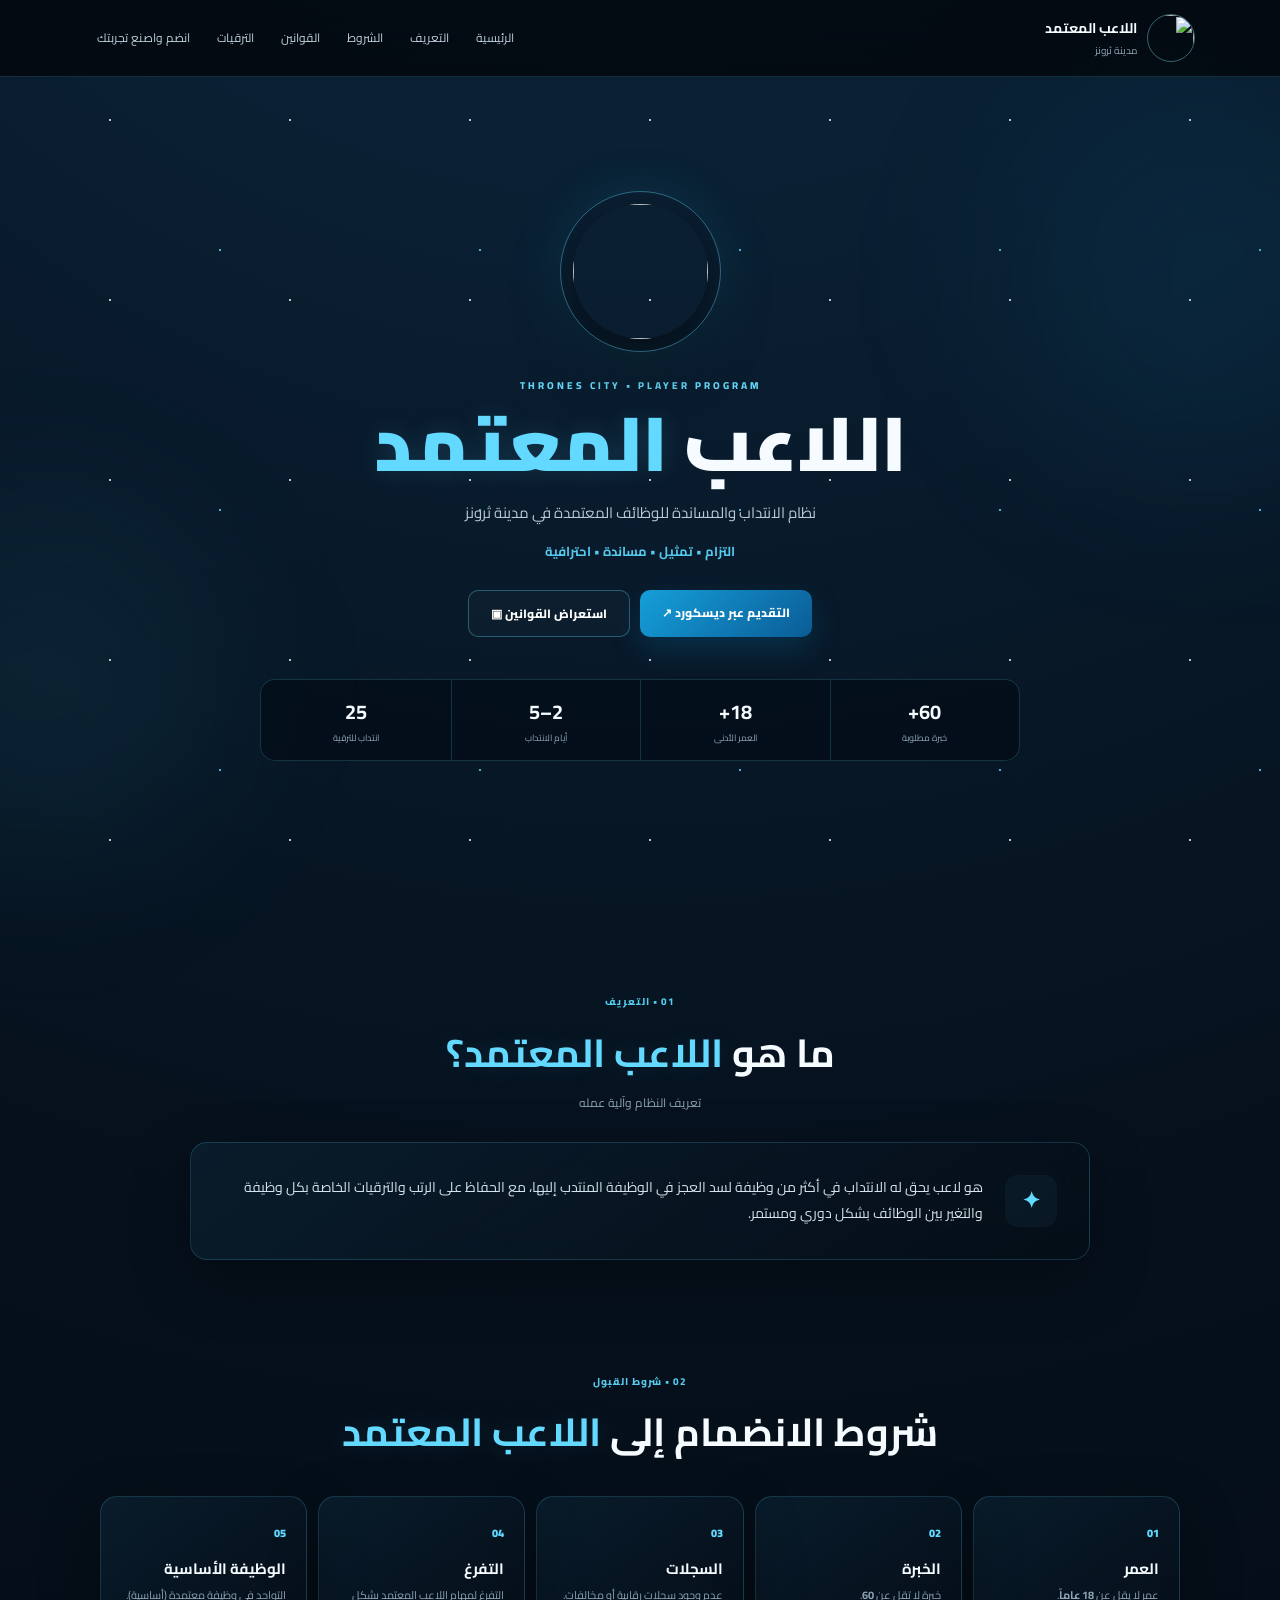
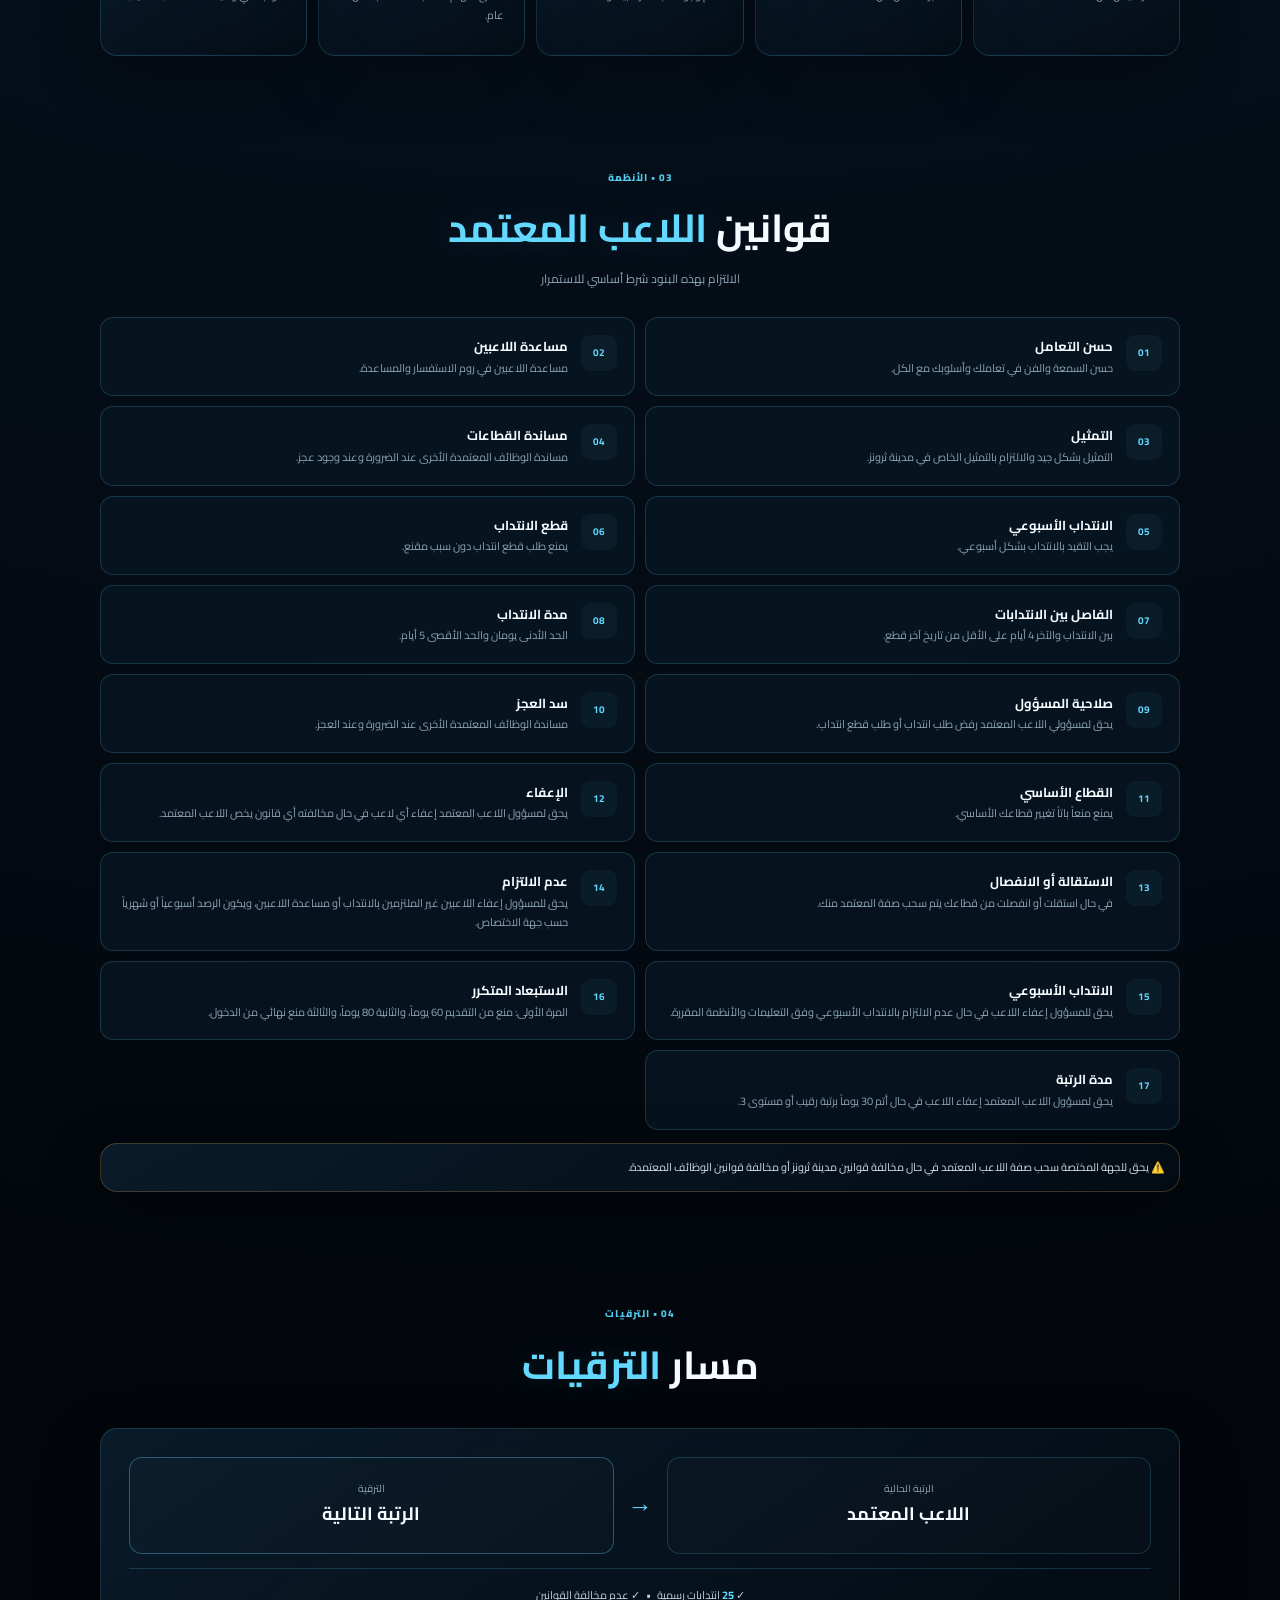
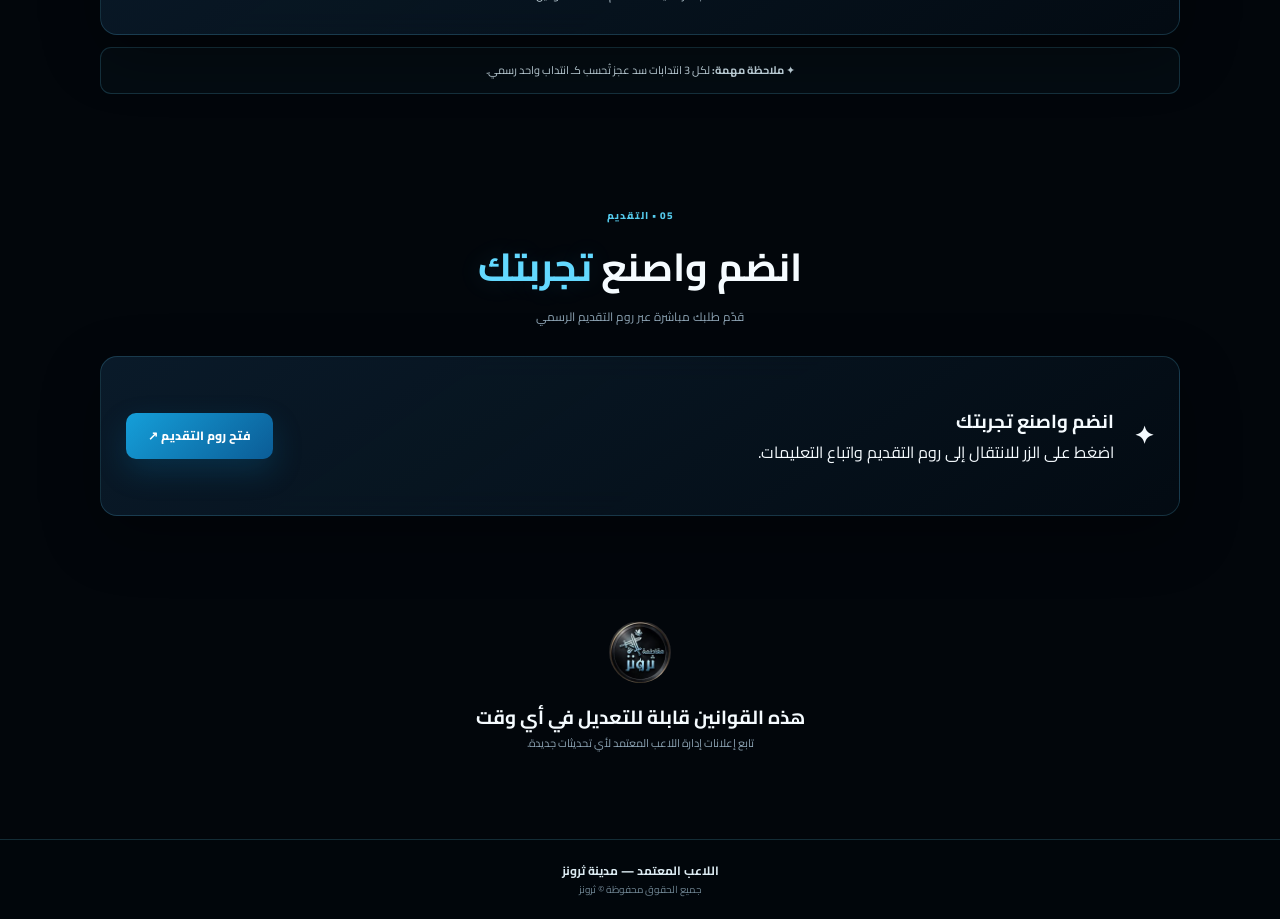
==== index.html @ 5e4f978b "Add files via upload" ====
<!doctype html><html lang="ar" dir="rtl"><head><meta charset="utf-8"><meta name="viewport" content="width=device-width,initial-scale=1"><title>اللاعب المعتمد | مدينة ثرونز</title><link rel="preconnect" href="https://fonts.googleapis.com"><link rel="preconnect" href="https://fonts.gstatic.com" crossorigin><link href="https://fonts.googleapis.com/css2?family=Cairo:wght@400;600;700;800;900&family=Tajawal:wght@400;500;700;800&display=swap" rel="stylesheet"><link rel="stylesheet" href="style.css"></head><body><div class="stars"></div><div class="glow a"></div><div class="glow b"></div>
<header><div class="nav"><a class="brand" href="#home"><img src="assets/logo.webp"><span><b>اللاعب المعتمد</b><small>مدينة ثرونز</small></span></a><button id="menu" aria-label="فتح القائمة">☰</button><nav id="nav"><a href="#home">الرئيسية</a><a href="#about">التعريف</a><a href="#requirements">الشروط</a><a href="#rules">القوانين</a><a href="#promotions">الترقيات</a><a href="#apply">انضم واصنع تجربتك</a></nav></div></header>
<main><section class="hero" id="home"><div><div class="logo"><i></i><img src="assets/logo.webp"></div><small class="eyebrow">THRONES CITY • PLAYER PROGRAM</small><h1>اللاعب <em>المعتمد</em></h1><p>نظام الانتداب والمساندة للوظائف المعتمدة في مدينة ثرونز</p><strong class="slogan">التزام • تمثيل • مساندة • احترافية</strong><div class="actions"><a class="btn main" href="https://ptb.discord.com/channels/1156879405474402394/1466250133737046158" target="_blank" rel="noopener noreferrer">التقديم عبر ديسكورد ↗</a><a class="btn" href="#rules">استعراض القوانين ▣</a></div><div class="stats"><div><b>60+</b><small>خبرة مطلوبة</small></div><div><b>18+</b><small>العمر الأدنى</small></div><div><b>2–5</b><small>أيام الانتداب</small></div><div><b>25</b><small>انتداب للترقية</small></div></div></div></section>
<section id="about"><header class="title"><small>01 • التعريف</small><h2>ما هو <em>اللاعب المعتمد؟</em></h2><p>تعريف النظام وآلية عمله</p></header><div class="about card"><b>✦</b><p>هو لاعب يحق له الانتداب في أكثر من وظيفة لسد العجز في الوظيفة المنتدب إليها، مع الحفاظ على الرتب والترقيات الخاصة بكل وظيفة والتغير بين الوظائف بشكل دوري ومستمر.</p></div></section>
<section id="requirements"><header class="title"><small>02 • شروط القبول</small><h2>شروط الانضمام إلى <em>اللاعب المعتمد</em></h2></header><div class="grid five"><article class="card"><i>01</i><h3>العمر</h3><p>عمر لا يقل عن <b>18 عاماً</b>.</p></article><article class="card"><i>02</i><h3>الخبرة</h3><p>خبرة لا تقل عن <b>60</b>.</p></article><article class="card"><i>03</i><h3>السجلات</h3><p>عدم وجود سجلات رقابية أو مخالفات.</p></article><article class="card"><i>04</i><h3>التفرغ</h3><p>التفرغ لمهام اللاعب المعتمد بشكل عام.</p></article><article class="card"><i>05</i><h3>الوظيفة الأساسية</h3><p>التواجد في وظيفة معتمدة (أساسية).</p></article></div></section>
<section id="rules"><header class="title"><small>03 • الأنظمة</small><h2>قوانين <em>اللاعب المعتمد</em></h2><p>الالتزام بهذه البنود شرط أساسي للاستمرار</p></header><div class="rules">
<article class="rule"><b>01</b><div><h3>حسن التعامل</h3><p>حسن السمعة والفن في تعاملك وأسلوبك مع الكل.</p></div></article>
<article class="rule"><b>02</b><div><h3>مساعدة اللاعبين</h3><p>مساعدة اللاعبين في روم الاستفسار والمساعدة.</p></div></article>
<article class="rule"><b>03</b><div><h3>التمثيل</h3><p>التمثيل بشكل جيد والالتزام بالتمثيل الخاص في مدينة ثرونز.</p></div></article>
<article class="rule"><b>04</b><div><h3>مساندة القطاعات</h3><p>مساندة الوظائف المعتمدة الأخرى عند الضرورة وعند وجود عجز.</p></div></article>
<article class="rule"><b>05</b><div><h3>الانتداب الأسبوعي</h3><p>يجب التقيد بالانتداب بشكل أسبوعي.</p></div></article>
<article class="rule"><b>06</b><div><h3>قطع الانتداب</h3><p>يمنع طلب قطع انتداب دون سبب مقنع.</p></div></article>
<article class="rule"><b>07</b><div><h3>الفاصل بين الانتدابات</h3><p>بين الانتداب والآخر 4 أيام على الأقل من تاريخ آخر قطع.</p></div></article>
<article class="rule"><b>08</b><div><h3>مدة الانتداب</h3><p>الحد الأدنى يومان والحد الأقصى 5 أيام.</p></div></article>
<article class="rule"><b>09</b><div><h3>صلاحية المسؤول</h3><p>يحق لمسؤولي اللاعب المعتمد رفض طلب انتداب أو طلب قطع انتداب.</p></div></article>
<article class="rule"><b>10</b><div><h3>سد العجز</h3><p>مساندة الوظائف المعتمدة الأخرى عند الضرورة وعند العجز.</p></div></article>
<article class="rule"><b>11</b><div><h3>القطاع الأساسي</h3><p>يمنع منعاً باتاً تغيير قطاعك الأساسي.</p></div></article>
<article class="rule"><b>12</b><div><h3>الإعفاء</h3><p>يحق لمسؤول اللاعب المعتمد إعفاء أي لاعب في حال مخالفته أي قانون يخص اللاعب المعتمد.</p></div></article>
<article class="rule"><b>13</b><div><h3>الاستقالة أو الانفصال</h3><p>في حال استقلت أو انفصلت من قطاعك يتم سحب صفة المعتمد منك.</p></div></article>
<article class="rule"><b>14</b><div><h3>عدم الالتزام</h3><p>يحق للمسؤول إعفاء اللاعبين غير الملتزمين بالانتداب أو مساعدة اللاعبين، ويكون الرصد أسبوعياً أو شهرياً حسب جهة الاختصاص.</p></div></article>
<article class="rule"><b>15</b><div><h3>الانتداب الأسبوعي</h3><p>يحق للمسؤول إعفاء اللاعب في حال عدم الالتزام بالانتداب الأسبوعي وفق التعليمات والأنظمة المقررة.</p></div></article>
<article class="rule"><b>16</b><div><h3>الاستبعاد المتكرر</h3><p>المرة الأولى: منع من التقديم 60 يوماً، والثانية 80 يوماً، والثالثة منع نهائي من الدخول.</p></div></article>
<article class="rule"><b>17</b><div><h3>مدة الرتبة</h3><p>يحق لمسؤول اللاعب المعتمد إعفاء اللاعب في حال أتم 30 يوماً برتبة رقيب أو مستوى 3.</p></div></article>
</div><div class="warning card">⚠️ <span>يحق للجهة المختصة سحب صفة اللاعب المعتمد في حال مخالفة قوانين مدينة ثرونز أو مخالفة قوانين الوظائف المعتمدة.</span></div></section>
<section id="promotions"><header class="title"><small>04 • الترقيات</small><h2>مسار <em>الترقيات</em></h2></header><div class="promotion card"><div><small>الرتبة الحالية</small><strong>اللاعب المعتمد</strong></div><span>→</span><div class="selected"><small>الترقية</small><strong>الرتبة التالية</strong></div><footer>✓ <b>25</b> انتدابات رسمية &nbsp; • &nbsp; ✓ عدم مخالفة القوانين</footer></div><div class="note">✦ <b>ملاحظة مهمة:</b> لكل 3 انتدابات سد عجز تُحسب كـ انتداب واحد رسمي.</div></section>
<section id="apply"><header class="title"><small>05 • التقديم</small><h2>انضم واصنع <em>تجربتك</em></h2><p>قدّم طلبك مباشرة عبر روم التقديم الرسمي</p></header><div class="card discord-apply" style="display:flex;align-items:center;gap:20px;flex-wrap:wrap;padding:25px;min-height:160px"><b class="discord-icon" style="font-size:24px">✦</b><div style="flex:1;min-width:220px"><h3>انضم واصنع تجربتك</h3><p>اضغط على الزر للانتقال إلى روم التقديم واتباع التعليمات.</p></div><a class="btn main" style="white-space:nowrap" href="https://ptb.discord.com/channels/1156879405474402394/1466250133737046158" target="_blank" rel="noopener noreferrer">فتح روم التقديم ↗</a></div></section>
<section class="final"><img src="logo.webp"><h2>هذه القوانين قابلة للتعديل في أي وقت</h2><p>تابع إعلانات إدارة اللاعب المعتمد لأي تحديثات جديدة.</p></section></main><footer class="sitefoot"><b>اللاعب المعتمد — مدينة ثرونز</b><span>جميع الحقوق محفوظة © ثرونز</span></footer><script src="script.js"></script></body></html>
---- style.css ----
*{box-sizing:border-box;margin:0;padding:0}:root{--bg:#03080e;--card:#081623d1;--blue:#63d9ff;--muted:#8ea5b5;--line:#63d9ff2e}html{scroll-behavior:smooth}body{font-family:Cairo,Tajawal,sans-serif;background:radial-gradient(circle at 50% -15%,#0d2b44,#06111d 38%,#02060b 78%);color:#f5fbff;line-height:1.8;min-height:100vh;overflow-x:hidden}a{text-decoration:none;color:inherit}.stars{position:fixed;inset:0;z-index:-3;opacity:.75;background-image:radial-gradient(circle,#fff 0 1px,transparent 1.5px),radial-gradient(circle,#6edbff 0 1px,transparent 1.6px);background-size:180px 180px,260px 260px;background-position:20px 30px,90px 120px;animation:stars 30s linear infinite}.glow{position:fixed;border-radius:50%;filter:blur(90px);z-index:-2}.glow.a{width:380px;height:380px;background:#158dc31a;top:10%;right:-120px}.glow.b{width:340px;height:340px;background:#42cfff12;bottom:5%;left:-130px}@keyframes stars{to{transform:translate(-30px,25px)}}body>header{position:fixed;top:0;right:0;left:0;z-index:20;background:#03080ed9;backdrop-filter:blur(18px);border-bottom:1px solid var(--line)}.nav{height:76px;max-width:1150px;margin:auto;padding:0 20px;display:flex;align-items:center;justify-content:space-between}.brand{display:flex;align-items:center;gap:10px}.brand img{width:48px;height:48px;border-radius:50%;border:1px solid #7fe8ff66}.brand b,.brand small{display:block}.brand b{font-size:14px}.brand small{color:var(--muted);font-size:10px}nav{display:flex;gap:3px}nav a{font-size:12px;color:#bfd1dc;padding:9px 12px;border-radius:9px}nav a:hover{background:#63d9ff0d;color:white}#menu{display:none;background:none;border:0;color:white;font-size:24px}.hero{min-height:100vh;display:grid;place-items:center;text-align:center;padding:120px 20px 60px}.hero>div{width:100%}.logo{position:relative;width:145px;height:145px;margin:auto auto 25px;display:grid;place-items:center}.logo i{position:absolute;inset:-8px;border:1px solid #63d9ff66;border-radius:50%;box-shadow:0 0 50px #20b9ed25;animation:pulse 3s infinite}.logo img{width:135px;height:135px;border-radius:50%;object-fit:cover;box-shadow:0 20px 55px #0008}@keyframes pulse{50%{transform:scale(1.04);box-shadow:0 0 75px #20b9ed35}}.eyebrow{color:#65d5f6;font-size:10px;letter-spacing:3px;font-weight:800}h1{font-size:clamp(42px,7vw,76px);line-height:1.2;font-weight:900}em{font-style:normal;color:var(--blue);text-shadow:0 0 25px #63d9ff25}.hero p{color:#b7cad5;font-size:15px;margin:10px auto}.slogan{color:#55c9ee;font-size:13px}.actions{display:flex;justify-content:center;gap:10px;flex-wrap:wrap;margin-top:25px}.btn{border:1px solid #63d9ff55;background:#ffffff05;color:white;padding:12px 22px;border-radius:10px;font-weight:800;font-size:12px;cursor:pointer;transition:.25s}.btn:hover{transform:translateY(-3px);background:#63d9ff0d}.btn.main{border:0;background:linear-gradient(135deg,#159fd9,#0b5c96);box-shadow:0 12px 30px #0b83bd38}.stats{max-width:760px;margin:42px auto 0;display:grid;grid-template-columns:repeat(4,1fr);background:#030c15a8;border:1px solid var(--line);border-radius:15px;overflow:hidden}.stats div{padding:14px;border-left:1px solid var(--line)}.stats div:last-child{border:0}.stats b,.stats small{display:block}.stats b{font-size:20px}.stats small{font-size:9px;color:var(--muted)}section{max-width:1120px;margin:auto;padding:85px 20px 20px}section .title{text-align:center;margin-bottom:28px}.title small{color:#55cbed;font-size:10px;font-weight:800;letter-spacing:1px}.title h2{font-size:clamp(26px,4vw,39px);margin:4px 0}.title p{color:var(--muted);font-size:12px}.card{background:linear-gradient(145deg,#0b1e2ee0,#040d16bd);border:1px solid var(--line);border-radius:17px;box-shadow:0 20px 60px #0005;backdrop-filter:blur(15px)}.about{max-width:900px;margin:auto;padding:32px;display:flex;gap:22px;align-items:center}.about>b{width:52px;height:52px;flex:0 0 52px;display:grid;place-items:center;border-radius:13px;background:#63d9ff0d;color:var(--blue);font-size:22px}.about p{font-size:14px;color:#d5e4eb}.grid{display:grid;gap:11px}.five{grid-template-columns:repeat(5,1fr)}.grid .card{padding:20px;min-height:160px}.grid i{color:var(--blue);font-style:normal;font-weight:900;font-size:11px}.grid h3{font-size:15px;margin:10px 0 4px}.grid p{font-size:11px;color:var(--muted)}.rules{display:grid;grid-template-columns:repeat(2,1fr);gap:10px}.rule{display:flex;gap:13px;padding:17px;background:var(--card);border:1px solid var(--line);border-radius:13px;transition:.2s}.rule:hover{transform:translateY(-3px);border-color:#63d9ff66}.rule>b{width:36px;height:36px;flex:0 0 36px;display:grid;place-items:center;border-radius:9px;background:#63d9ff0b;color:var(--blue);font-size:10px}.rule h3{font-size:13px}.rule p{font-size:11px;color:var(--muted)}.warning{margin-top:13px;padding:14px;color:#d2e0e7;font-size:11px;border-color:#ffbe5738}.promotion{padding:28px;display:grid;grid-template-columns:1fr auto 1fr;gap:14px;align-items:center;text-align:center}.promotion>div{padding:22px;border-radius:13px;background:#ffffff04;border:1px solid var(--line)}.promotion small,.promotion strong{display:block}.promotion small{color:var(--muted);font-size:10px}.promotion strong{font-size:18px}.promotion>span{font-size:25px;color:var(--blue)}.promotion .selected{border-color:#63d9ff55}.promotion footer{grid-column:1/-1;padding-top:17px;border-top:1px solid var(--line);font-size:11px;color:#c3d5de}.promotion footer b{color:var(--blue)}.note{margin-top:12px;text-align:center;background:#63d9ff08;border:1px solid var(--line);padding:13px;border-radius:11px;font-size:11px;color:#c9dce5}.form{max-width:900px;margin:auto;padding:25px}.formgrid{display:grid;grid-template-columns:1fr 1fr;gap:13px}label{display:block;font-size:11px;color:#c9d9e1;font-weight:700;margin-bottom:14px}input,select,textarea{width:100%;margin-top:6px;padding:11px 13px;background:#0004;color:#fff;border:1px solid #63d9ff1d;border-radius:9px;outline:0;font-family:inherit;font-size:12px}input:focus,select:focus,textarea:focus{border-color:#63d9ff88;box-shadow:0 0 0 3px #63d9ff0a}select option{background:#07131f}.check{display:flex;gap:8px;align-items:center}.check input{width:auto;margin:0;accent-color:#159fd9}.form .btn{width:100%}.hint{display:block;text-align:center;color:#657b89;font-size:9px;margin-top:8px}.final{text-align:center;padding-bottom:85px}.final img{width:62px;height:62px;border-radius:50%;margin-bottom:8px}.final h2{font-size:19px}.final p{color:var(--muted);font-size:11px}.sitefoot{position:static;border-top:1px solid var(--line);background:#02070ccc;padding:20px;text-align:center;color:#708694;font-size:10px}.sitefoot b{display:block;color:#dcebf2;font-size:12px}#toast{position:fixed;bottom:22px;left:50%;transform:translate(-50%,80px);opacity:0;background:#0b2437;border:1px solid #63d9ff66;padding:11px 18px;border-radius:9px;font-size:11px;z-index:100;transition:.3s}#toast.show{transform:translate(-50%,0);opacity:1}@media(max-width:900px){.five{grid-template-columns:repeat(2,1fr)}.stats{grid-template-columns:repeat(2,1fr)}.stats div:nth-child(2){border-left:0}.rules{grid-template-columns:1fr}.promotion{grid-template-columns:1fr}.promotion>span{transform:rotate(-90deg)}.promotion footer{grid-column:auto}}@media(max-width:700px){#menu{display:block}nav{display:none;position:absolute;top:76px;right:15px;left:15px;flex-direction:column;background:#040d16f7;border:1px solid var(--line);border-radius:13px;padding:7px}nav.open{display:flex}.formgrid{grid-template-columns:1fr}.about{align-items:flex-start;flex-direction:column}}@media(max-width:470px){.five{grid-template-columns:1fr}.stats{grid-template-columns:1fr 1fr}.hero{padding-left:14px;padding-right:14px}}
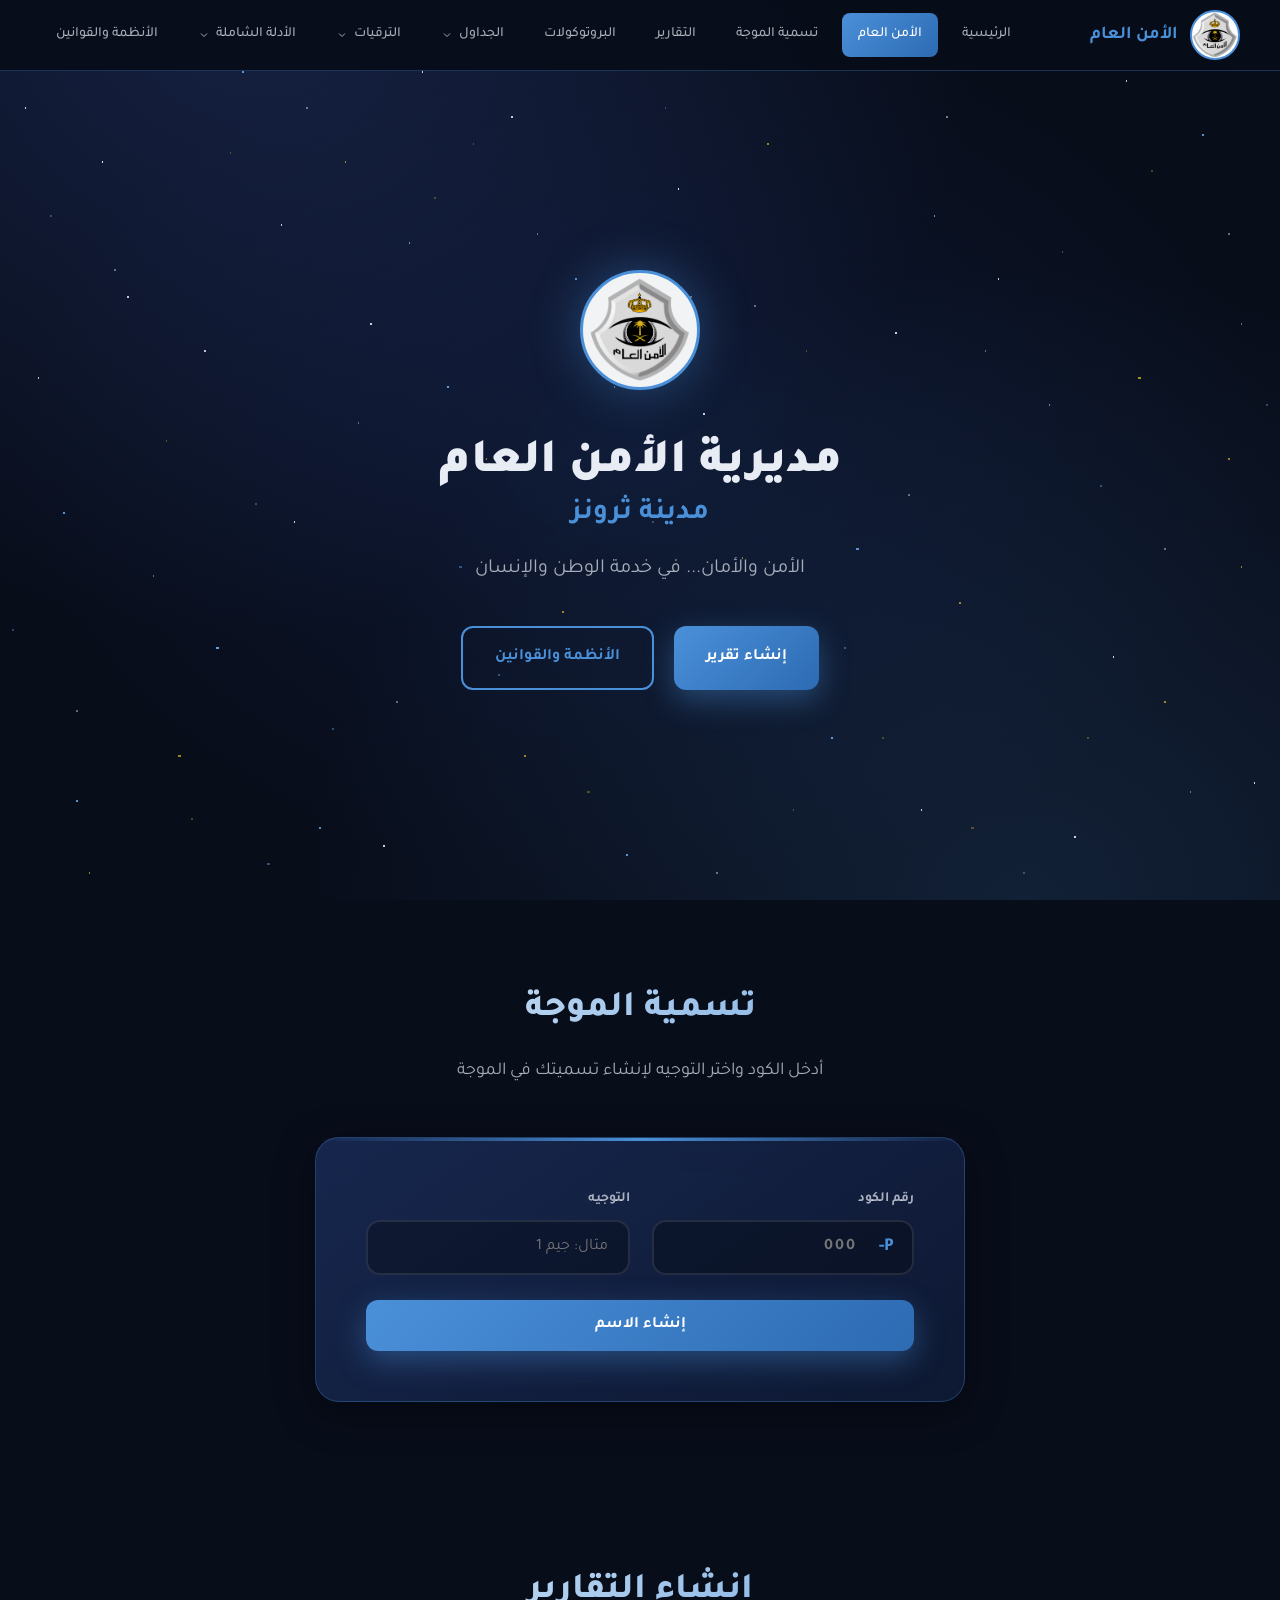
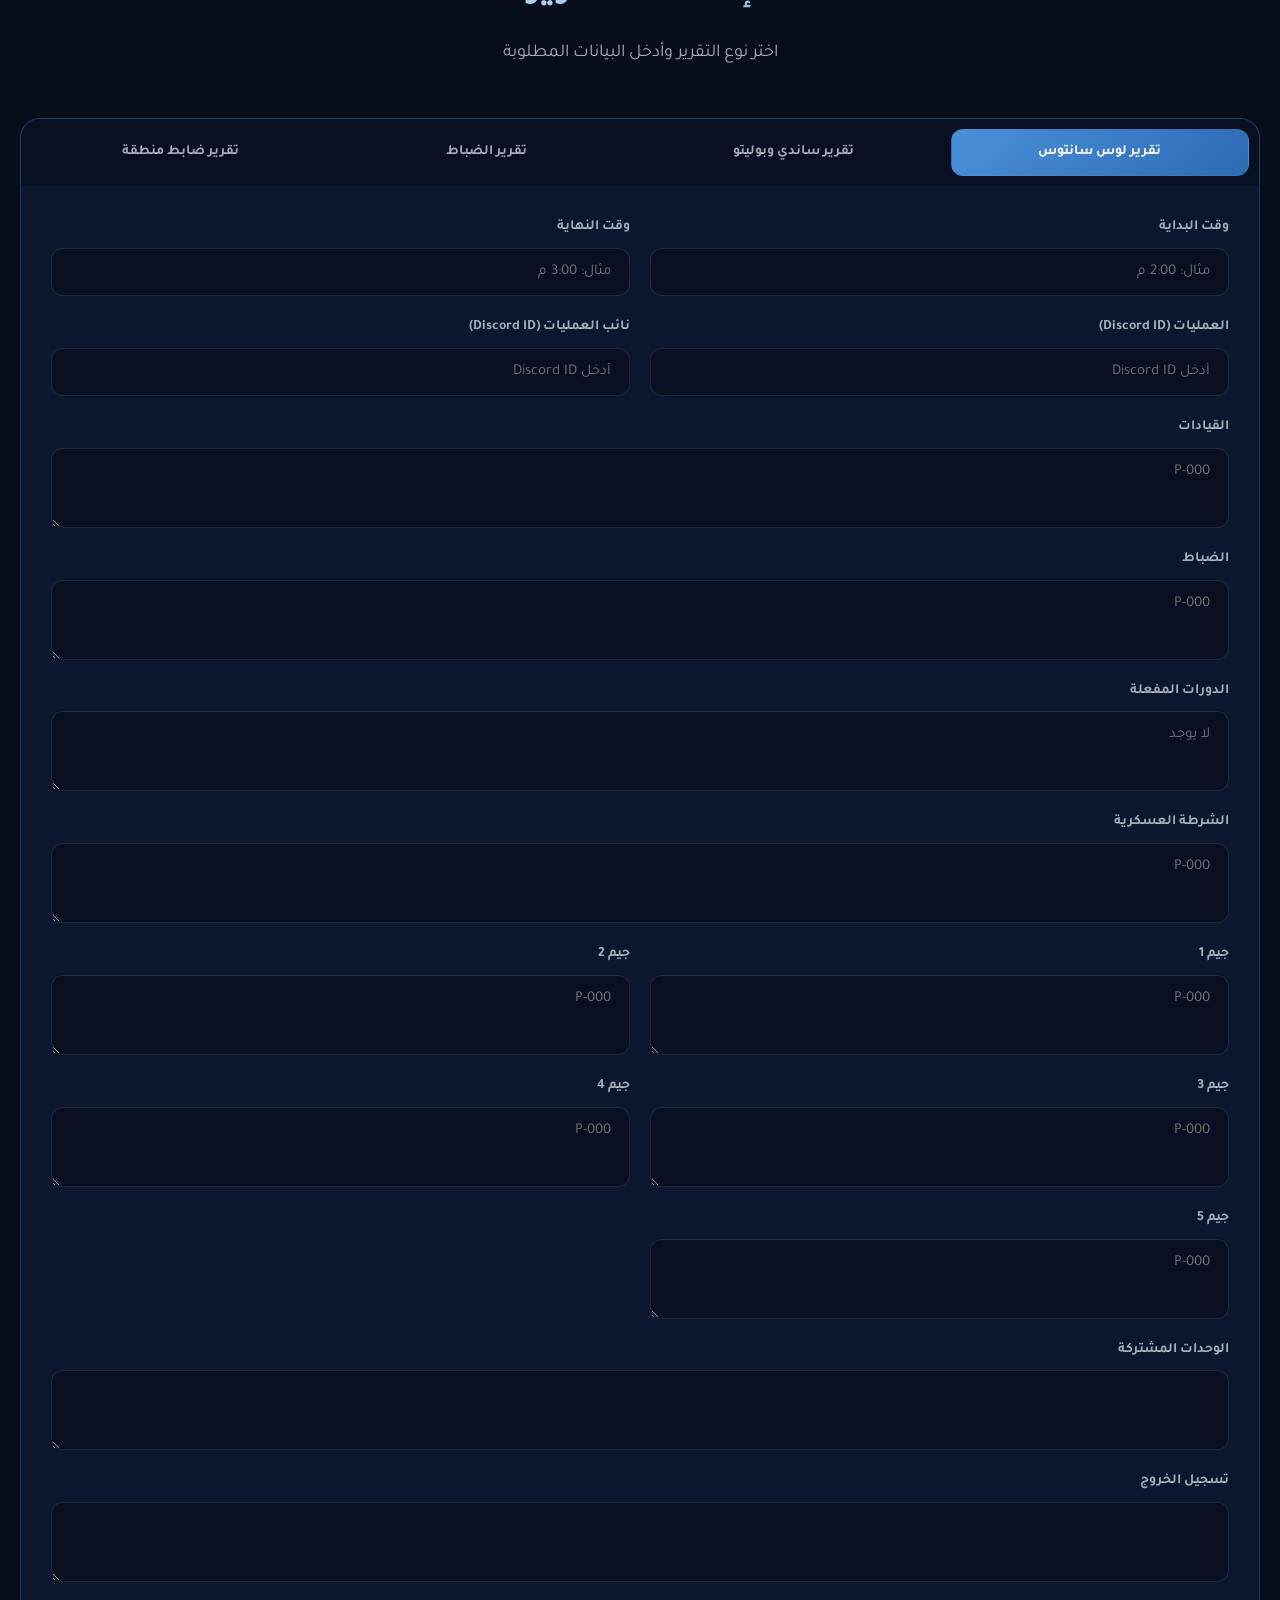
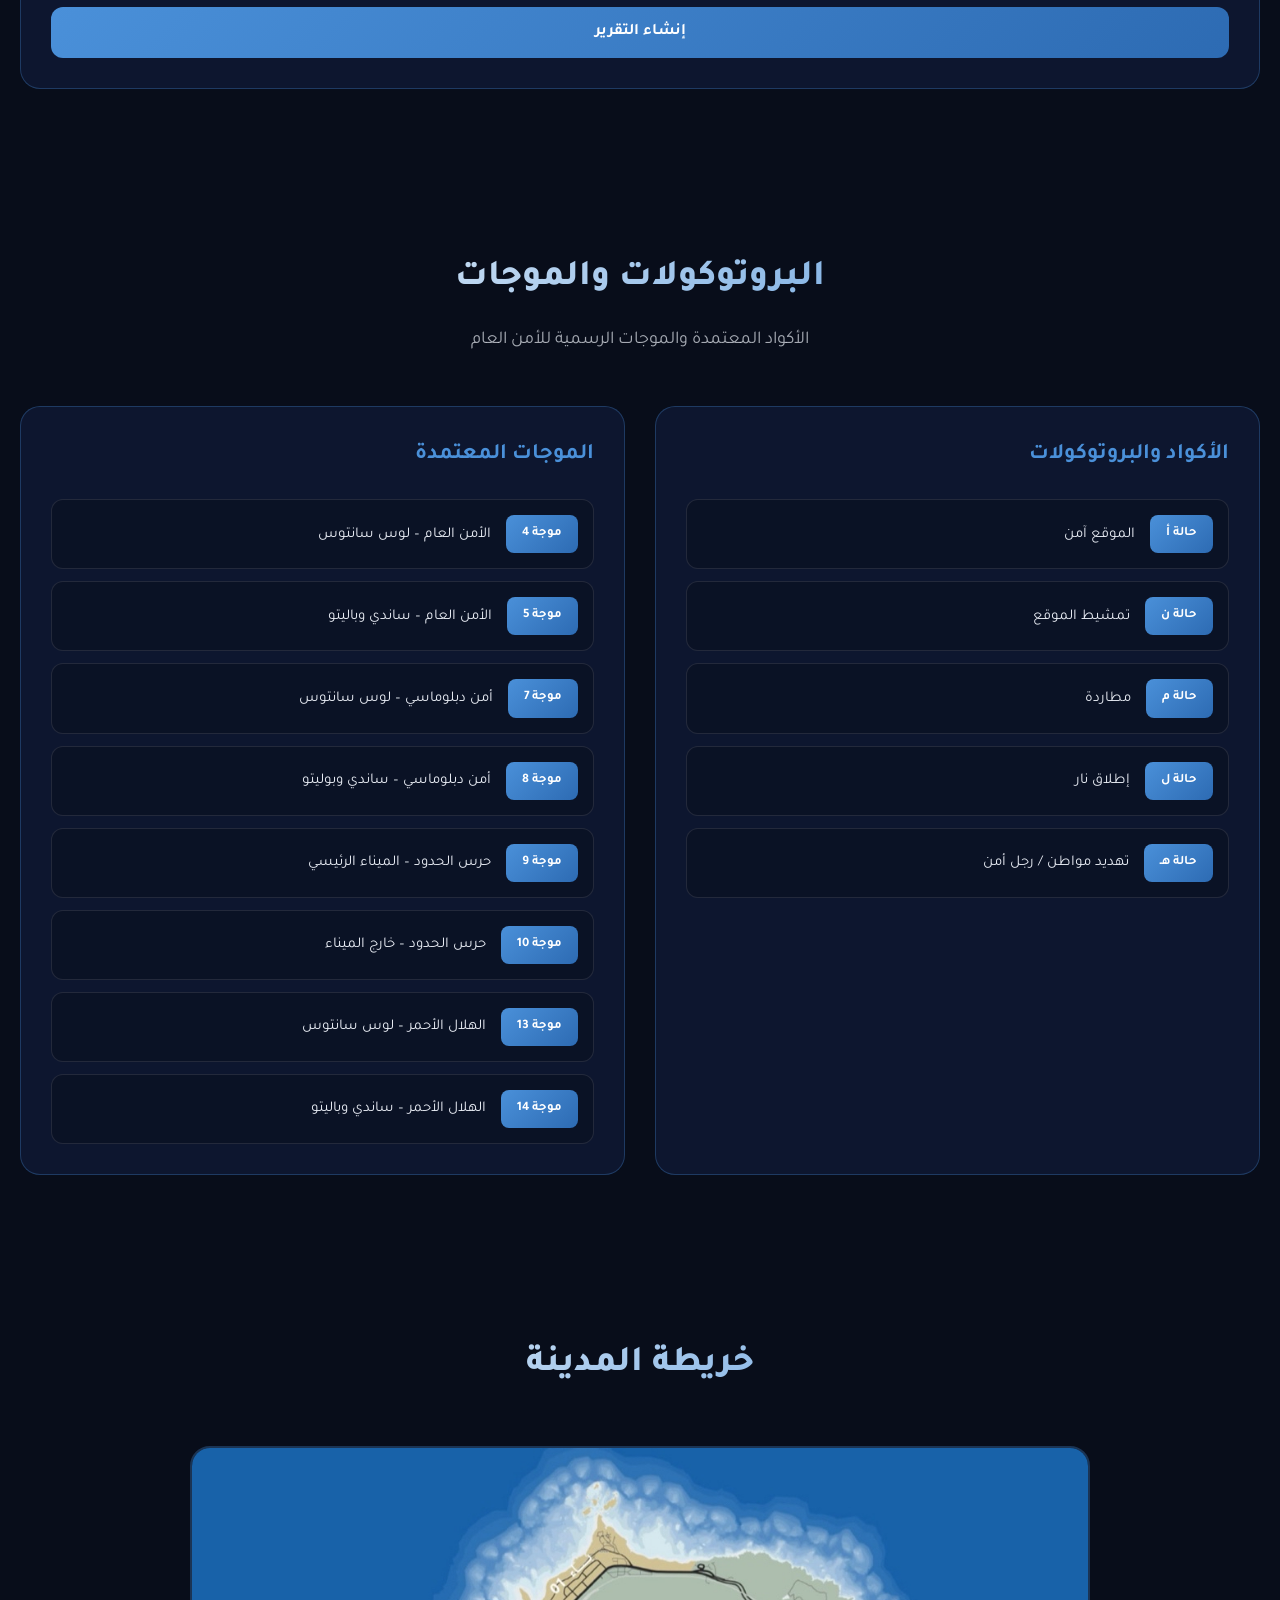
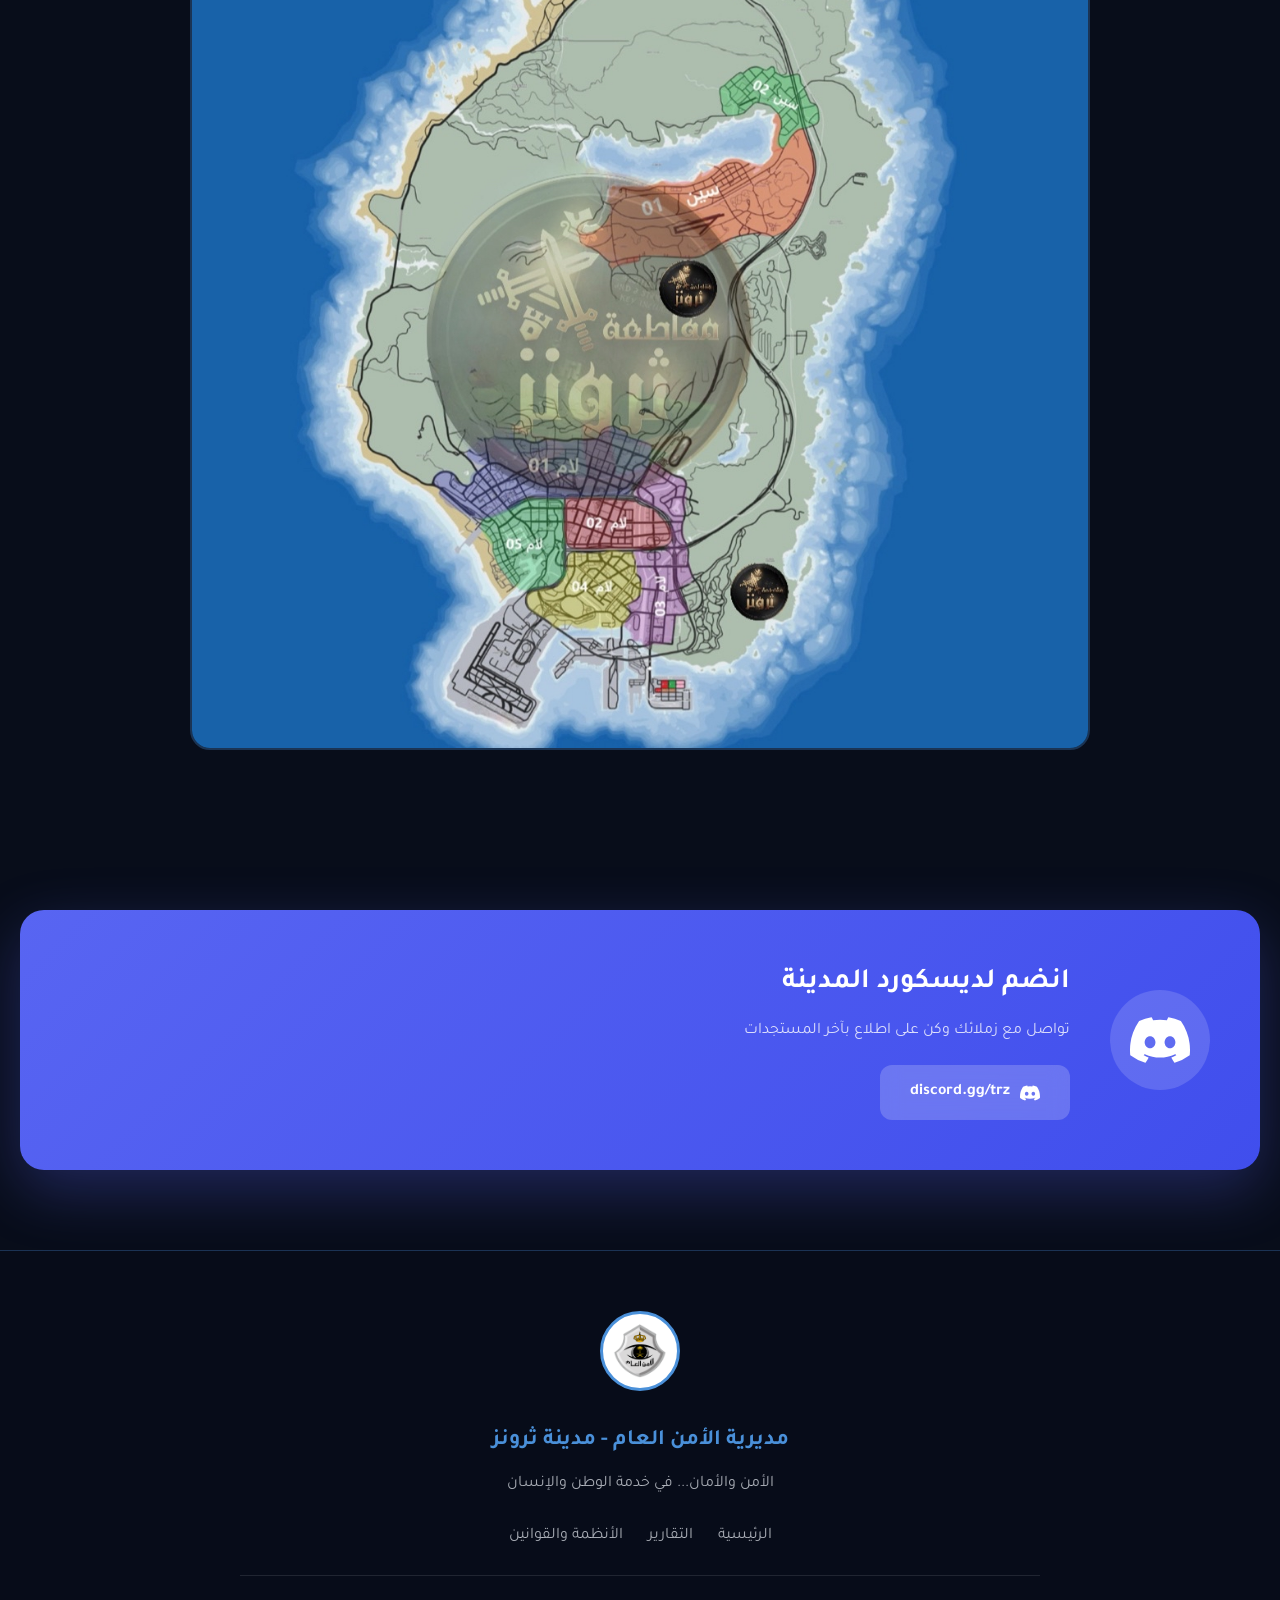
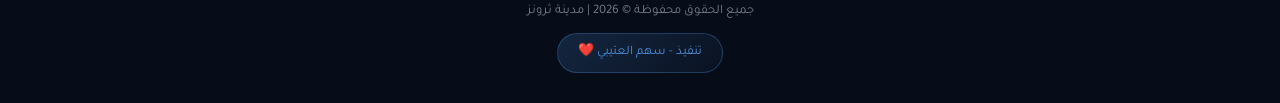
==== commit 49c36f27: "Add files via upload" ====
--- a/index.html
+++ b/index.html
@@ -1,27 +1,315 @@
-<!doctype html><html lang="ar" dir="rtl"><head><meta charset="utf-8"><meta name="viewport" content="width=device-width,initial-scale=1"><title>اللاعب المعتمد | مدينة ثرونز</title><link rel="preconnect" href="https://fonts.googleapis.com"><link rel="preconnect" href="https://fonts.gstatic.com" crossorigin><link href="https://fonts.googleapis.com/css2?family=Cairo:wght@400;600;700;800;900&family=Tajawal:wght@400;500;700;800&display=swap" rel="stylesheet"><link rel="stylesheet" href="style.css"></head><body><div class="stars"></div><div class="glow a"></div><div class="glow b"></div>
-<header><div class="nav"><a class="brand" href="#home"><img src="assets/logo.webp"><span><b>اللاعب المعتمد</b><small>مدينة ثرونز</small></span></a><button id="menu" aria-label="فتح القائمة">☰</button><nav id="nav"><a href="#home">الرئيسية</a><a href="#about">التعريف</a><a href="#requirements">الشروط</a><a href="#rules">القوانين</a><a href="#promotions">الترقيات</a><a href="#apply">انضم واصنع تجربتك</a></nav></div></header>
-<main><section class="hero" id="home"><div><div class="logo"><i></i><img src="assets/logo.webp"></div><small class="eyebrow">THRONES CITY • PLAYER PROGRAM</small><h1>اللاعب <em>المعتمد</em></h1><p>نظام الانتداب والمساندة للوظائف المعتمدة في مدينة ثرونز</p><strong class="slogan">التزام • تمثيل • مساندة • احترافية</strong><div class="actions"><a class="btn main" href="https://ptb.discord.com/channels/1156879405474402394/1466250133737046158" target="_blank" rel="noopener noreferrer">التقديم عبر ديسكورد ↗</a><a class="btn" href="#rules">استعراض القوانين ▣</a></div><div class="stats"><div><b>60+</b><small>خبرة مطلوبة</small></div><div><b>18+</b><small>العمر الأدنى</small></div><div><b>2–5</b><small>أيام الانتداب</small></div><div><b>25</b><small>انتداب للترقية</small></div></div></div></section>
-<section id="about"><header class="title"><small>01 • التعريف</small><h2>ما هو <em>اللاعب المعتمد؟</em></h2><p>تعريف النظام وآلية عمله</p></header><div class="about card"><b>✦</b><p>هو لاعب يحق له الانتداب في أكثر من وظيفة لسد العجز في الوظيفة المنتدب إليها، مع الحفاظ على الرتب والترقيات الخاصة بكل وظيفة والتغير بين الوظائف بشكل دوري ومستمر.</p></div></section>
-<section id="requirements"><header class="title"><small>02 • شروط القبول</small><h2>شروط الانضمام إلى <em>اللاعب المعتمد</em></h2></header><div class="grid five"><article class="card"><i>01</i><h3>العمر</h3><p>عمر لا يقل عن <b>18 عاماً</b>.</p></article><article class="card"><i>02</i><h3>الخبرة</h3><p>خبرة لا تقل عن <b>60</b>.</p></article><article class="card"><i>03</i><h3>السجلات</h3><p>عدم وجود سجلات رقابية أو مخالفات.</p></article><article class="card"><i>04</i><h3>التفرغ</h3><p>التفرغ لمهام اللاعب المعتمد بشكل عام.</p></article><article class="card"><i>05</i><h3>الوظيفة الأساسية</h3><p>التواجد في وظيفة معتمدة (أساسية).</p></article></div></section>
-<section id="rules"><header class="title"><small>03 • الأنظمة</small><h2>قوانين <em>اللاعب المعتمد</em></h2><p>الالتزام بهذه البنود شرط أساسي للاستمرار</p></header><div class="rules">
-<article class="rule"><b>01</b><div><h3>حسن التعامل</h3><p>حسن السمعة والفن في تعاملك وأسلوبك مع الكل.</p></div></article>
-<article class="rule"><b>02</b><div><h3>مساعدة اللاعبين</h3><p>مساعدة اللاعبين في روم الاستفسار والمساعدة.</p></div></article>
-<article class="rule"><b>03</b><div><h3>التمثيل</h3><p>التمثيل بشكل جيد والالتزام بالتمثيل الخاص في مدينة ثرونز.</p></div></article>
-<article class="rule"><b>04</b><div><h3>مساندة القطاعات</h3><p>مساندة الوظائف المعتمدة الأخرى عند الضرورة وعند وجود عجز.</p></div></article>
-<article class="rule"><b>05</b><div><h3>الانتداب الأسبوعي</h3><p>يجب التقيد بالانتداب بشكل أسبوعي.</p></div></article>
-<article class="rule"><b>06</b><div><h3>قطع الانتداب</h3><p>يمنع طلب قطع انتداب دون سبب مقنع.</p></div></article>
-<article class="rule"><b>07</b><div><h3>الفاصل بين الانتدابات</h3><p>بين الانتداب والآخر 4 أيام على الأقل من تاريخ آخر قطع.</p></div></article>
-<article class="rule"><b>08</b><div><h3>مدة الانتداب</h3><p>الحد الأدنى يومان والحد الأقصى 5 أيام.</p></div></article>
-<article class="rule"><b>09</b><div><h3>صلاحية المسؤول</h3><p>يحق لمسؤولي اللاعب المعتمد رفض طلب انتداب أو طلب قطع انتداب.</p></div></article>
-<article class="rule"><b>10</b><div><h3>سد العجز</h3><p>مساندة الوظائف المعتمدة الأخرى عند الضرورة وعند العجز.</p></div></article>
-<article class="rule"><b>11</b><div><h3>القطاع الأساسي</h3><p>يمنع منعاً باتاً تغيير قطاعك الأساسي.</p></div></article>
-<article class="rule"><b>12</b><div><h3>الإعفاء</h3><p>يحق لمسؤول اللاعب المعتمد إعفاء أي لاعب في حال مخالفته أي قانون يخص اللاعب المعتمد.</p></div></article>
-<article class="rule"><b>13</b><div><h3>الاستقالة أو الانفصال</h3><p>في حال استقلت أو انفصلت من قطاعك يتم سحب صفة المعتمد منك.</p></div></article>
-<article class="rule"><b>14</b><div><h3>عدم الالتزام</h3><p>يحق للمسؤول إعفاء اللاعبين غير الملتزمين بالانتداب أو مساعدة اللاعبين، ويكون الرصد أسبوعياً أو شهرياً حسب جهة الاختصاص.</p></div></article>
-<article class="rule"><b>15</b><div><h3>الانتداب الأسبوعي</h3><p>يحق للمسؤول إعفاء اللاعب في حال عدم الالتزام بالانتداب الأسبوعي وفق التعليمات والأنظمة المقررة.</p></div></article>
-<article class="rule"><b>16</b><div><h3>الاستبعاد المتكرر</h3><p>المرة الأولى: منع من التقديم 60 يوماً، والثانية 80 يوماً، والثالثة منع نهائي من الدخول.</p></div></article>
-<article class="rule"><b>17</b><div><h3>مدة الرتبة</h3><p>يحق لمسؤول اللاعب المعتمد إعفاء اللاعب في حال أتم 30 يوماً برتبة رقيب أو مستوى 3.</p></div></article>
-</div><div class="warning card">⚠️ <span>يحق للجهة المختصة سحب صفة اللاعب المعتمد في حال مخالفة قوانين مدينة ثرونز أو مخالفة قوانين الوظائف المعتمدة.</span></div></section>
-<section id="promotions"><header class="title"><small>04 • الترقيات</small><h2>مسار <em>الترقيات</em></h2></header><div class="promotion card"><div><small>الرتبة الحالية</small><strong>اللاعب المعتمد</strong></div><span>→</span><div class="selected"><small>الترقية</small><strong>الرتبة التالية</strong></div><footer>✓ <b>25</b> انتدابات رسمية &nbsp; • &nbsp; ✓ عدم مخالفة القوانين</footer></div><div class="note">✦ <b>ملاحظة مهمة:</b> لكل 3 انتدابات سد عجز تُحسب كـ انتداب واحد رسمي.</div></section>
-<section id="apply"><header class="title"><small>05 • التقديم</small><h2>انضم واصنع <em>تجربتك</em></h2><p>قدّم طلبك مباشرة عبر روم التقديم الرسمي</p></header><div class="card discord-apply" style="display:flex;align-items:center;gap:20px;flex-wrap:wrap;padding:25px;min-height:160px"><b class="discord-icon" style="font-size:24px">✦</b><div style="flex:1;min-width:220px"><h3>انضم واصنع تجربتك</h3><p>اضغط على الزر للانتقال إلى روم التقديم واتباع التعليمات.</p></div><a class="btn main" style="white-space:nowrap" href="https://ptb.discord.com/channels/1156879405474402394/1466250133737046158" target="_blank" rel="noopener noreferrer">فتح روم التقديم ↗</a></div></section>
-<section class="final"><img src="logo.webp"><h2>هذه القوانين قابلة للتعديل في أي وقت</h2><p>تابع إعلانات إدارة اللاعب المعتمد لأي تحديثات جديدة.</p></section></main><footer class="sitefoot"><b>اللاعب المعتمد — مدينة ثرونز</b><span>جميع الحقوق محفوظة © ثرونز</span></footer><script src="script.js"></script></body></html>
+<!DOCTYPE html>
+<html lang="ar" dir="rtl">
+<head>
+  <meta charset="UTF-8">
+  <meta name="viewport" content="width=device-width, initial-scale=1.0">
+  <title>مديرية الأمن العام - مدينة ثرونز</title>
+  <link rel="icon" type="image/png" href="logo.png">
+  <link href="https://fonts.googleapis.com/css2?family=Tajawal:wght@400;500;700;800;900&display=swap" rel="stylesheet">
+  <link rel="stylesheet" href="styles.css">
+</head>
+<body>
+  <div class="bg-pattern"></div>
+
+  <!-- Navigation -->
+  <nav class="navbar">
+    <div class="nav-container">
+      <a href="#home" class="nav-logo">
+        <img src="logo.png" alt="شعار الأمن العام">
+        <span>الأمن العام</span>
+      </a>
+      <div class="nav-links" id="navLinks">
+        <a href="#home" class="nav-link">الرئيسية</a>
+        <a href="#home" class="nav-link active">الأمن العام</a>
+        <a href="#namegen" class="nav-link">تسمية الموجة</a>
+        <a href="#reports" class="nav-link">التقارير</a>
+        <a href="#protocols" class="nav-link">البروتوكولات</a>
+        <div class="nav-dropdown">
+          <button class="dropdown-btn">الجداول<svg viewBox="0 0 24 24" fill="none" stroke="currentColor" stroke-width="2"><polyline points="6 9 12 15 18 9"></polyline></svg></button>
+          <div class="dropdown-menu">
+            <a href="https://docs.google.com/spreadsheets/d/15uac8yVEvrxvkq-xXL0m32EQlnrsQa7LGbVbVx1VEsc/edit?gid=261003245#gid=261003245" target="_blank" class="dropdown-item">جدول الأمن العام</a>
+            <a href="https://docs.google.com/spreadsheets/d/15uac8yVEvrxvkq-xXL0m32EQlnrsQa7LGbVbVx1VEsc/edit?gid=917983060#gid=917983060" target="_blank" class="dropdown-item">جدول الإدارة والمعتمدين</a>
+            <a href="https://docs.google.com/spreadsheets/d/15uac8yVEvrxvkq-xXL0m32EQlnrsQa7LGbVbVx1VEsc/edit?gid=988930248#gid=988930248" target="_blank" class="dropdown-item">أقسام الأمن العام</a>
+          </div>
+        </div>
+        <div class="nav-dropdown">
+          <button class="dropdown-btn">الترقيات<svg viewBox="0 0 24 24" fill="none" stroke="currentColor" stroke-width="2"><polyline points="6 9 12 15 18 9"></polyline></svg></button>
+          <div class="dropdown-menu">
+            <a href="https://docs.google.com/spreadsheets/d/15uac8yVEvrxvkq-xXL0m32EQlnrsQa7LGbVbVx1VEsc/edit?gid=1559577451#gid=1559577451" target="_blank" class="dropdown-item">شروط الترقية</a>
+            <a href="https://docs.google.com/spreadsheets/d/15uac8yVEvrxvkq-xXL0m32EQlnrsQa7LGbVbVx1VEsc/edit?gid=736101965#gid=736101965" target="_blank" class="dropdown-item">شروط الترقية للإدارة والمعتمدين</a>
+          </div>
+        </div>
+        <div class="nav-dropdown">
+          <button class="dropdown-btn">الأدلة الشاملة<svg viewBox="0 0 24 24" fill="none" stroke="currentColor" stroke-width="2"><polyline points="6 9 12 15 18 9"></polyline></svg></button>
+          <div class="dropdown-menu">
+            <a href="https://docs.google.com/presentation/d/1zrVZ4eLguXHlHn56RYU4vLyS0ixkNv-EybNvAqaxs2o/edit?usp=sharing" target="_blank" class="dropdown-item">الدليل الشامل لإدارة الأمن العام</a>
+          </div>
+        </div>
+        <a href="laws.html" class="nav-link">الأنظمة والقوانين</a>
+      </div>
+      <button class="mobile-menu-btn" onclick="toggleMobileMenu()">
+        <svg width="28" height="28" viewBox="0 0 24 24" fill="none" stroke="currentColor" stroke-width="2"><line x1="3" y1="6" x2="21" y2="6"></line><line x1="3" y1="12" x2="21" y2="12"></line><line x1="3" y1="18" x2="21" y2="18"></line></svg>
+      </button>
+    </div>
+  </nav>
+
+  <!-- Hero Section -->
+  <section class="hero" id="home">
+    <div class="hero-content">
+      <img src="logo.png" alt="شعار المديرية" class="hero-logo">
+      <h1 class="hero-title">مديرية الأمن العام<span>مدينة ثرونز</span></h1>
+      <p class="hero-subtitle">الأمن والأمان... في خدمة الوطن والإنسان</p>
+      <div class="hero-buttons">
+        <a href="#reports" class="btn btn-primary">إنشاء تقرير</a>
+        <a href="laws.html" class="btn btn-secondary">الأنظمة والقوانين</a>
+      </div>
+    </div>
+  </section>
+
+  <!-- Name Generator Section -->
+  <section class="section" id="namegen">
+    <div class="section-header">
+      <h2 class="section-title">تسمية الموجة</h2>
+      <p class="section-subtitle">أدخل الكود واختر التوجيه لإنشاء تسميتك في الموجة</p>
+    </div>
+    <div class="name-generator">
+      <div class="name-gen-form">
+        <div class="name-gen-row">
+          <div class="name-gen-group">
+            <label>رقم الكود</label>
+            <div class="code-input-wrapper">
+              <span class="code-prefix">P-</span>
+              <input type="text" class="name-gen-input" id="nameGenCode" placeholder="000" maxlength="4">
+            </div>
+          </div>
+          <div class="name-gen-group">
+            <label>التوجيه</label>
+            <input type="text" class="name-gen-input" id="nameGenPosition" placeholder="مثال: جيم 1">
+          </div>
+        </div>
+        <button type="button" class="name-gen-btn" onclick="generateName()">إنشاء الاسم</button>
+        <div class="name-gen-result" id="nameGenResult">
+          <div class="name-gen-result-label">إسمك في الموجة</div>
+          <div class="name-gen-result-row">
+            <input type="text" class="name-gen-result-text" id="nameGenOutput" readonly>
+            <button type="button" class="name-gen-copy-btn" id="nameGenCopyBtn" onclick="copyGeneratedName()">
+              <svg width="20" height="20" viewBox="0 0 24 24" fill="none" stroke="currentColor" stroke-width="2"><rect x="9" y="9" width="13" height="13" rx="2"></rect><path d="M5 15H4a2 2 0 0 1-2-2V4a2 2 0 0 1 2-2h9a2 2 0 0 1 2 2v1"></path></svg>
+            </button>
+          </div>
+        </div>
+      </div>
+    </div>
+  </section>
+
+  <!-- Reports Section -->
+  <section class="section" id="reports">
+    <div class="section-header">
+      <h2 class="section-title">إنشاء التقارير</h2>
+      <p class="section-subtitle">اختر نوع التقرير وأدخل البيانات المطلوبة</p>
+    </div>
+    <div class="report-card">
+      <div class="report-tabs">
+        <button class="report-tab active" data-tab="los">تقرير لوس سانتوس</button>
+        <button class="report-tab" data-tab="sandy">تقرير ساندي وبوليتو</button>
+        <button class="report-tab" data-tab="officer">تقرير الضباط</button>
+        <button class="report-tab" data-tab="area">تقرير ضابط منطقة</button>
+      </div>
+      <div class="report-content">
+        <!-- Los Santos Report -->
+        <div class="report-panel active" id="losPanel">
+          <div class="form-grid">
+            <div class="form-group"><label>وقت البداية</label><input type="text" class="form-input" id="losStartTime" placeholder="مثال: 2:00 م"></div>
+            <div class="form-group"><label>وقت النهاية</label><input type="text" class="form-input" id="losEndTime" placeholder="مثال: 3:00 م"></div>
+            <div class="form-group"><label>العمليات (Discord ID)</label><input type="text" class="form-input" id="losOperations" placeholder="أدخل Discord ID"></div>
+            <div class="form-group"><label>نائب العمليات (Discord ID)</label><input type="text" class="form-input" id="losOperationsDeputy" placeholder="أدخل Discord ID"></div>
+            <div class="form-group full"><label>القيادات</label><textarea class="form-input" id="losLeaders" placeholder="P-000"></textarea></div>
+            <div class="form-group full"><label>الضباط</label><textarea class="form-input" id="losOfficers" placeholder="P-000"></textarea></div>
+            <div class="form-group full"><label>الدورات المفعلة</label><textarea class="form-input" id="losCourses" placeholder="لا يوجد"></textarea></div>
+            <div class="form-group full"><label>الشرطة العسكرية</label><textarea class="form-input" id="losMilitary" placeholder="P-000"></textarea></div>
+            <div class="form-group"><label>جيم 1</label><textarea class="form-input" id="losJim1" placeholder="P-000"></textarea></div>
+            <div class="form-group"><label>جيم 2</label><textarea class="form-input" id="losJim2" placeholder="P-000"></textarea></div>
+            <div class="form-group"><label>جيم 3</label><textarea class="form-input" id="losJim3" placeholder="P-000"></textarea></div>
+            <div class="form-group"><label>جيم 4</label><textarea class="form-input" id="losJim4" placeholder="P-000"></textarea></div>
+            <div class="form-group"><label>جيم 5</label><textarea class="form-input" id="losJim5" placeholder="P-000"></textarea></div>
+            <div class="form-group full"><label>الوحدات المشتركة</label><textarea class="form-input" id="losShared" placeholder=""></textarea></div>
+            <div class="form-group full"><label>تسجيل الخروج</label><textarea class="form-input" id="losLogout" placeholder=""></textarea></div>
+          </div>
+          <button class="generate-btn" onclick="generateLosReport()">إنشاء التقرير</button>
+          <div class="report-result" id="losResult">
+            <label>التقرير:</label>
+            <textarea id="losOutput" readonly></textarea>
+            <button class="copy-btn" onclick="copyReport('losOutput')">نسخ التقرير</button>
+          </div>
+        </div>
+        <!-- Sandy Report -->
+        <div class="report-panel" id="sandyPanel">
+          <div class="form-grid">
+            <div class="form-group"><label>وقت البداية</label><input type="text" class="form-input" id="sandyStartTime" placeholder="مثال: 2:00 م"></div>
+            <div class="form-group"><label>وقت النهاية</label><input type="text" class="form-input" id="sandyEndTime" placeholder="مثال: 3:00 م"></div>
+            <div class="form-group"><label>العمليات (Discord ID)</label><input type="text" class="form-input" id="sandyOperations" placeholder="أدخل Discord ID"></div>
+            <div class="form-group"><label>نائب العمليات (Discord ID)</label><input type="text" class="form-input" id="sandyOperationsDeputy" placeholder="أدخل Discord ID"></div>
+            <div class="form-group full"><label>القيادات</label><textarea class="form-input" id="sandyLeaders" placeholder="P-000"></textarea></div>
+            <div class="form-group full"><label>الضباط</label><textarea class="form-input" id="sandyOfficers" placeholder="P-000"></textarea></div>
+            <div class="form-group full"><label>الدورات المفعلة</label><textarea class="form-input" id="sandyCourses" placeholder="لا يوجد"></textarea></div>
+            <div class="form-group full"><label>الشرطة العسكرية</label><textarea class="form-input" id="sandyMilitary" placeholder="P-000"></textarea></div>
+            <div class="form-group"><label>سين 1</label><textarea class="form-input" id="sandySin1" placeholder="P-000"></textarea></div>
+            <div class="form-group"><label>سين 2</label><textarea class="form-input" id="sandySin2" placeholder="P-000"></textarea></div>
+            <div class="form-group full"><label>باء 1</label><textarea class="form-input" id="sandyBa1" placeholder="P-000"></textarea></div>
+            <div class="form-group full"><label>الوحدات المشتركة</label><textarea class="form-input" id="sandyShared" placeholder=""></textarea></div>
+            <div class="form-group full"><label>تسجيل الخروج</label><textarea class="form-input" id="sandyLogout" placeholder=""></textarea></div>
+          </div>
+          <button class="generate-btn" onclick="generateSandyReport()">إنشاء التقرير</button>
+          <div class="report-result" id="sandyResult">
+            <label>التقرير:</label>
+            <textarea id="sandyOutput" readonly></textarea>
+            <button class="copy-btn" onclick="copyReport('sandyOutput')">نسخ التقرير</button>
+          </div>
+        </div>
+        <!-- Officer Report -->
+        <div class="report-panel" id="officerPanel">
+          <div class="form-grid">
+            <div class="form-group"><label>رقم المهمة</label><input type="text" class="form-input" id="officerTaskNum" placeholder="1"></div>
+            <div class="form-group"><label>المنطقة</label><select class="form-input" id="officerArea"><option value="لوس سانتوس">لوس سانتوس</option><option value="ساندي وبوليتو">ساندي وبوليتو</option></select></div>
+            <div class="form-group"><label>وقت البداية</label><input type="text" class="form-input" id="officerStartTime" placeholder="مثال: 2:00 م"></div>
+            <div class="form-group"><label>وقت النهاية</label><input type="text" class="form-input" id="officerEndTime" placeholder="مثال: 3:00 م"></div>
+            <div class="form-group full"><label>الجهات الأمنية المتواجدة</label><textarea class="form-input" id="officerSecurity" placeholder=""></textarea></div>
+            <div class="form-group full"><label>ملاحظة إيجابية</label><textarea class="form-input" id="officerPositive" placeholder=""></textarea></div>
+            <div class="form-group full"><label>ملاحظة سلبية</label><textarea class="form-input" id="officerNegative" placeholder=""></textarea></div>
+            <div class="form-group full"><label>رابط تقرير العمليات</label><input type="text" class="form-input" id="officerReportLink" placeholder="أدخل الرابط"></div>
+            <div class="form-group full"><label>الضابط (Discord ID)</label><input type="text" class="form-input" id="officerDiscord" placeholder="أدخل Discord ID"></div>
+          </div>
+          <button class="generate-btn" onclick="generateOfficerReport()">إنشاء التقرير</button>
+          <div class="report-result" id="officerResult">
+            <label>التقرير:</label>
+            <textarea id="officerOutput" readonly></textarea>
+            <button class="copy-btn" onclick="copyReport('officerOutput')">نسخ التقرير</button>
+          </div>
+        </div>
+        <!-- Area Officer Report -->
+        <div class="report-panel" id="areaPanel">
+          <div class="form-grid">
+            <div class="form-group"><label>رقم المهمة</label><input type="text" class="form-input" id="areaTaskNum" placeholder=""></div>
+            <div class="form-group"><label>المنطقة</label><select class="form-input" id="areaRegion"><option value="لوس سانتوس">لوس سانتوس</option><option value="ساندي وبوليتو">ساندي وبوليتو</option></select></div>
+            <div class="form-group"><label>وقت البداية</label><input type="text" class="form-input" id="areaStartTime" placeholder="مثال: 2:00 م"></div>
+            <div class="form-group"><label>وقت النهاية</label><input type="text" class="form-input" id="areaEndTime" placeholder="مثال: 3:00 م"></div>
+            <div class="form-group"><label>وقت الشفت</label><select class="form-input" id="areaShift"><option value="مساء">مساء</option><option value="صباحا">صباحا</option></select></div>
+            <div class="form-group full"><label>الوحدات التابعة للمنطقة</label><textarea class="form-input" id="areaUnits" placeholder=""></textarea></div>
+            <div class="form-group"><label>عدد الوحدات عند الاستلام</label><input type="text" class="form-input" id="areaUnitsStart" placeholder=""></div>
+            <div class="form-group"><label>عدد الوحدات عند الانتهاء</label><input type="text" class="form-input" id="areaUnitsEnd" placeholder=""></div>
+            <div class="form-group full"><label>الإيجابيات</label><textarea class="form-input" id="areaPositives" placeholder=""></textarea></div>
+            <div class="form-group full"><label>السلبيات</label><textarea class="form-input" id="areaNegatives" placeholder=""></textarea></div>
+            <div class="form-group full"><label>رئيس رقباء (Discord ID)</label><input type="text" class="form-input" id="areaChief" placeholder="أدخل Discord ID"></div>
+          </div>
+          <button class="generate-btn" onclick="generateAreaReport()">إنشاء التقرير</button>
+          <div class="report-result" id="areaResult">
+            <label>التقرير:</label>
+            <textarea id="areaOutput" readonly></textarea>
+            <button class="copy-btn" onclick="copyReport('areaOutput')">نسخ التقرير</button>
+          </div>
+        </div>
+      </div>
+    </div>
+  </section>
+
+  <!-- Protocols Section -->
+  <section class="section" id="protocols">
+    <div class="section-header">
+      <h2 class="section-title">البروتوكولات والموجات</h2>
+      <p class="section-subtitle">الأكواد المعتمدة والموجات الرسمية للأمن العام</p>
+    </div>
+    <div class="protocols-container">
+      <div class="protocol-card">
+        <div class="protocol-header">
+          <h3 class="protocol-title">الأكواد والبروتوكولات</h3>
+        </div>
+        <div class="codes-list">
+          <div class="code-item"><span class="code-num">حالة أ</span><span class="code-text">الموقع آمن</span></div>
+          <div class="code-item"><span class="code-num">حالة ن</span><span class="code-text">تمشيط الموقع</span></div>
+          <div class="code-item"><span class="code-num">حالة م</span><span class="code-text">مطاردة</span></div>
+          <div class="code-item"><span class="code-num">حالة ل</span><span class="code-text">إطلاق نار</span></div>
+          <div class="code-item"><span class="code-num">حالة هـ</span><span class="code-text">تهديد مواطن / رجل أمن</span></div>
+        </div>
+      </div>
+      <div class="protocol-card">
+        <div class="protocol-header">
+          <h3 class="protocol-title">الموجات المعتمدة</h3>
+        </div>
+        <div class="waves-list">
+          <div class="wave-item"><span class="wave-num">موجة 4</span><span class="wave-text">الأمن العام – لوس سانتوس</span></div>
+          <div class="wave-item"><span class="wave-num">موجة 5</span><span class="wave-text">الأمن العام – ساندي وباليتو</span></div>
+          <div class="wave-item"><span class="wave-num">موجة 7</span><span class="wave-text">أمن دبلوماسي – لوس سانتوس</span></div>
+          <div class="wave-item"><span class="wave-num">موجة 8</span><span class="wave-text">أمن دبلوماسي – ساندي وبوليتو</span></div>
+          <div class="wave-item"><span class="wave-num">موجة 9</span><span class="wave-text">حرس الحدود – الميناء الرئيسي</span></div>
+          <div class="wave-item"><span class="wave-num">موجة 10</span><span class="wave-text">حرس الحدود – خارج الميناء</span></div>
+          <div class="wave-item"><span class="wave-num">موجة 13</span><span class="wave-text">الهلال الأحمر – لوس سانتوس</span></div>
+          <div class="wave-item"><span class="wave-num">موجة 14</span><span class="wave-text">الهلال الأحمر – ساندي وباليتو</span></div>
+        </div>
+      </div>
+    </div>
+  </section>
+
+  <!-- Map Section -->
+  <section class="section" id="map">
+    <div class="section-header">
+      <h2 class="section-title">خريطة المدينة</h2>
+    </div>
+    <div class="map-container" onclick="openLightbox('الخريطة الموحدة.png')">
+      <img src="الخريطة الموحدة.png" alt="خريطة المدينة الموحدة">
+    </div>
+  </section>
+
+  <!-- Discord Section -->
+  <section class="section">
+    <div class="discord-banner">
+      <div class="discord-icon">
+        <svg viewBox="0 0 24 24" fill="currentColor" width="60" height="60">
+          <path d="M20.317 4.37a19.791 19.791 0 0 0-4.885-1.515.074.074 0 0 0-.079.037c-.21.375-.444.864-.608 1.25a18.27 18.27 0 0 0-5.487 0 12.64 12.64 0 0 0-.617-1.25.077.077 0 0 0-.079-.037A19.736 19.736 0 0 0 3.677 4.37a.07.07 0 0 0-.032.027C.533 9.046-.32 13.58.099 18.057a.082.082 0 0 0 .031.057 19.9 19.9 0 0 0 5.993 3.03.078.078 0 0 0 .084-.028 14.09 14.09 0 0 0 1.226-1.994.076.076 0 0 0-.041-.106 13.107 13.107 0 0 1-1.872-.892.077.077 0 0 1-.008-.128 10.2 10.2 0 0 0 .372-.292.074.074 0 0 1 .077-.01c3.928 1.793 8.18 1.793 12.062 0a.074.074 0 0 1 .078.01c.12.098.246.198.373.292a.077.077 0 0 1-.006.127 12.299 12.299 0 0 1-1.873.892.077.077 0 0 0-.041.107c.36.698.772 1.362 1.225 1.993a.076.076 0 0 0 .084.028 19.839 19.839 0 0 0 6.002-3.03.077.077 0 0 0 .032-.054c.5-5.177-.838-9.674-3.549-13.66a.061.061 0 0 0-.031-.03zM8.02 15.33c-1.183 0-2.157-1.085-2.157-2.419 0-1.333.956-2.419 2.157-2.419 1.21 0 2.176 1.096 2.157 2.42 0 1.333-.956 2.418-2.157 2.418zm7.975 0c-1.183 0-2.157-1.085-2.157-2.419 0-1.333.956-2.419 2.157-2.419 1.21 0 2.176 1.096 2.157 2.42 0 1.333-.956 2.418-2.157 2.418z"/>
+        </svg>
+      </div>
+      <div class="discord-info">
+        <h3 class="discord-title">انضم لديسكورد المدينة</h3>
+        <p class="discord-desc">تواصل مع زملائك وكن على اطلاع بآخر المستجدات</p>
+        <a href="https://discord.gg/trz" target="_blank" class="discord-link">
+          <svg width="20" height="20" viewBox="0 0 24 24" fill="currentColor">
+            <path d="M20.317 4.37a19.791 19.791 0 0 0-4.885-1.515.074.074 0 0 0-.079.037c-.21.375-.444.864-.608 1.25a18.27 18.27 0 0 0-5.487 0 12.64 12.64 0 0 0-.617-1.25.077.077 0 0 0-.079-.037A19.736 19.736 0 0 0 3.677 4.37a.07.07 0 0 0-.032.027C.533 9.046-.32 13.58.099 18.057a.082.082 0 0 0 .031.057 19.9 19.9 0 0 0 5.993 3.03.078.078 0 0 0 .084-.028 14.09 14.09 0 0 0 1.226-1.994.076.076 0 0 0-.041-.106 13.107 13.107 0 0 1-1.872-.892.077.077 0 0 1-.008-.128 10.2 10.2 0 0 0 .372-.292.074.074 0 0 1 .077-.01c3.928 1.793 8.18 1.793 12.062 0a.074.074 0 0 1 .078.01c.12.098.246.198.373.292a.077.077 0 0 1-.006.127 12.299 12.299 0 0 1-1.873.892.077.077 0 0 0-.041.107c.36.698.772 1.362 1.225 1.993a.076.076 0 0 0 .084.028 19.839 19.839 0 0 0 6.002-3.03.077.077 0 0 0 .032-.054c.5-5.177-.838-9.674-3.549-13.66a.061.061 0 0 0-.031-.03zM8.02 15.33c-1.183 0-2.157-1.085-2.157-2.419 0-1.333.956-2.419 2.157-2.419 1.21 0 2.176 1.096 2.157 2.42 0 1.333-.956 2.418-2.157 2.418zm7.975 0c-1.183 0-2.157-1.085-2.157-2.419 0-1.333.956-2.419 2.157-2.419 1.21 0 2.176 1.096 2.157 2.42 0 1.333-.956 2.418-2.157 2.418z"/>
+          </svg>
+          discord.gg/trz
+        </a>
+      </div>
+    </div>
+  </section>
+
+  <!-- Footer -->
+  <footer class="footer">
+    <div class="footer-content">
+      <img src="logo.png" alt="شعار الأمن العام" class="footer-logo">
+      <h3 class="footer-title">مديرية الأمن العام - مدينة ثرونز</h3>
+      <p class="footer-text">الأمن والأمان... في خدمة الوطن والإنسان</p>
+      <div class="footer-links">
+        <a href="#home" class="footer-link">الرئيسية</a>
+        <a href="#reports" class="footer-link">التقارير</a>
+        <a href="laws.html" class="footer-link">الأنظمة والقوانين</a>
+      </div>
+      <div class="footer-divider"></div>
+      <p class="footer-bottom">جميع الحقوق محفوظة © 2026 | مدينة ثرونز<br><span class="footer-credit">تنفيذ - سهم العتيبي ❤️</span></p>
+    </div>
+  </footer>
+
+  <!-- Toast -->
+  <div class="toast" id="toast"><span id="toastMessage">تم النسخ بنجاح!</span></div>
+
+  <!-- Lightbox -->
+  <div class="lightbox" id="lightbox" onclick="closeLightbox()">
+    <button class="lightbox-close"><svg width="24" height="24" viewBox="0 0 24 24" fill="none" stroke="currentColor" stroke-width="2"><line x1="18" y1="6" x2="6" y2="18"></line><line x1="6" y1="6" x2="18" y2="18"></line></svg></button>
+    <img id="lightboxImg" src="" alt="">
+  </div>
+
+  <script src="script.js"></script>
+
+  <!-- Vercel Web Analytics -->
+  <script>
+    window.va = window.va || function () { (window.vaq = window.vaq || []).push(arguments); };
+  </script>
+  <script defer src="/_vercel/insights/script.js"></script>
+</body>
+</html>
--- a/styles.css
+++ b/styles.css
@@ -0,0 +1,966 @@
+:root {
+  --primary: #0f1a35;
+  --primary-light: #1a2d5a;
+  --primary-medium: #2a4080;
+  --accent: #4a90d9;
+  --accent-light: #6bb3ff;
+  --accent-dark: #2d6bb3;
+  --gold: #c9a227;
+  --bg-dark: #080d1a;
+  --bg-card: rgba(15, 26, 53, 0.8);
+  --bg-glass: rgba(255, 255, 255, 0.03);
+  --border: rgba(74, 144, 217, 0.3);
+  --border-light: rgba(255, 255, 255, 0.1);
+  --white: #ffffff;
+  --text: #e8ecf4;
+  --text-muted: rgba(232, 236, 244, 0.7);
+  --text-dim: rgba(232, 236, 244, 0.5);
+  --success: #22c55e;
+  --error: #ef4444;
+  --shadow: 0 10px 40px rgba(0, 0, 0, 0.4);
+}
+
+* { box-sizing: border-box; margin: 0; padding: 0; }
+body { -webkit-user-select: none; -moz-user-select: none; -ms-user-select: none; user-select: none; }
+html { scroll-behavior: smooth; }
+
+body {
+  font-family: 'Tajawal', sans-serif;
+  background: var(--bg-dark);
+  color: var(--text);
+  line-height: 1.7;
+  overflow-x: hidden;
+}
+
+.bg-pattern {
+  position: fixed;
+  top: 0; left: 0;
+  width: 100%; height: 100%;
+  z-index: -1;
+  background: 
+    radial-gradient(ellipse at 20% 0%, rgba(42, 64, 128, 0.4) 0%, transparent 50%),
+    radial-gradient(ellipse at 80% 100%, rgba(74, 144, 217, 0.15) 0%, transparent 50%),
+    radial-gradient(ellipse at 50% 50%, rgba(15, 26, 53, 0.9) 0%, var(--bg-dark) 70%);
+}
+
+.bg-pattern::before,
+.bg-pattern::after {
+  content: "";
+  position: absolute;
+  inset: 0;
+  pointer-events: none;
+  animation: star-twinkle 4s ease-in-out infinite alternate;
+}
+
+.bg-pattern::before {
+  background:
+    radial-gradient(1px 1px at 8% 18%, rgba(255, 255, 255, 0.9) 99%, transparent),
+    radial-gradient(1.5px 1.5px at 17% 72%, rgba(107, 179, 255, 0.9) 99%, transparent),
+    radial-gradient(1px 1px at 29% 36%, rgba(255, 255, 255, 0.8) 99%, transparent),
+    radial-gradient(1px 1px at 41% 84%, rgba(201, 162, 39, 0.8) 99%, transparent),
+    radial-gradient(1px 1px at 53% 21%, rgba(255, 255, 255, 0.9) 99%, transparent),
+    radial-gradient(1.5px 1.5px at 67% 61%, rgba(107, 179, 255, 0.8) 99%, transparent),
+    radial-gradient(1px 1px at 78% 31%, rgba(255, 255, 255, 0.8) 99%, transparent),
+    radial-gradient(1px 1px at 91% 78%, rgba(201, 162, 39, 0.8) 99%, transparent),
+    radial-gradient(1px 1px at 3% 42%, rgba(255, 255, 255, 0.75) 99%, transparent),
+    radial-gradient(1px 1px at 6% 89%, rgba(107, 179, 255, 0.8) 99%, transparent),
+    radial-gradient(1px 1px at 11% 4%, rgba(201, 162, 39, 0.75) 99%, transparent),
+    radial-gradient(1px 1px at 22% 25%, rgba(255, 255, 255, 0.75) 99%, transparent),
+    radial-gradient(1px 1px at 25% 92%, rgba(107, 179, 255, 0.75) 99%, transparent),
+    radial-gradient(1px 1px at 33% 8%, rgba(255, 255, 255, 0.8) 99%, transparent),
+    radial-gradient(1px 1px at 38% 51%, rgba(201, 162, 39, 0.75) 99%, transparent),
+    radial-gradient(1px 1px at 45% 31%, rgba(107, 179, 255, 0.75) 99%, transparent),
+    radial-gradient(1px 1px at 57% 75%, rgba(255, 255, 255, 0.75) 99%, transparent),
+    radial-gradient(1px 1px at 64% 7%, rgba(201, 162, 39, 0.75) 99%, transparent),
+    radial-gradient(1px 1px at 72% 90%, rgba(255, 255, 255, 0.8) 99%, transparent),
+    radial-gradient(1px 1px at 82% 45%, rgba(107, 179, 255, 0.75) 99%, transparent),
+    radial-gradient(1px 1px at 88% 9%, rgba(255, 255, 255, 0.75) 99%, transparent),
+    radial-gradient(1px 1px at 97% 63%, rgba(201, 162, 39, 0.75) 99%, transparent),
+    radial-gradient(1px 1px at 2% 12%, rgba(255, 255, 255, 0.8) 99%, transparent),
+    radial-gradient(1px 1px at 5% 57%, rgba(107, 179, 255, 0.8) 99%, transparent),
+    radial-gradient(1px 1px at 10% 33%, rgba(255, 255, 255, 0.75) 99%, transparent),
+    radial-gradient(1.5px 1.5px at 14% 84%, rgba(201, 162, 39, 0.8) 99%, transparent),
+    radial-gradient(1px 1px at 19% 8%, rgba(107, 179, 255, 0.8) 99%, transparent),
+    radial-gradient(1px 1px at 23% 58%, rgba(255, 255, 255, 0.8) 99%, transparent),
+    radial-gradient(1px 1px at 27% 18%, rgba(201, 162, 39, 0.75) 99%, transparent),
+    radial-gradient(1px 1px at 30% 94%, rgba(255, 255, 255, 0.8) 99%, transparent),
+    radial-gradient(1.5px 1.5px at 35% 43%, rgba(107, 179, 255, 0.85) 99%, transparent),
+    radial-gradient(1px 1px at 40% 13%, rgba(255, 255, 255, 0.75) 99%, transparent),
+    radial-gradient(1px 1px at 44% 68%, rgba(201, 162, 39, 0.8) 99%, transparent),
+    radial-gradient(1px 1px at 49% 95%, rgba(107, 179, 255, 0.8) 99%, transparent),
+    radial-gradient(1px 1px at 55% 46%, rgba(255, 255, 255, 0.8) 99%, transparent),
+    radial-gradient(1px 1px at 60% 16%, rgba(201, 162, 39, 0.75) 99%, transparent),
+    radial-gradient(1.5px 1.5px at 65% 82%, rgba(107, 179, 255, 0.85) 99%, transparent),
+    radial-gradient(1px 1px at 70% 37%, rgba(255, 255, 255, 0.8) 99%, transparent),
+    radial-gradient(1px 1px at 75% 67%, rgba(201, 162, 39, 0.8) 99%, transparent),
+    radial-gradient(1px 1px at 79% 5%, rgba(107, 179, 255, 0.8) 99%, transparent),
+    radial-gradient(1px 1px at 84% 93%, rgba(255, 255, 255, 0.8) 99%, transparent),
+    radial-gradient(1.5px 1.5px at 89% 42%, rgba(201, 162, 39, 0.85) 99%, transparent),
+    radial-gradient(1px 1px at 94% 15%, rgba(107, 179, 255, 0.8) 99%, transparent),
+    radial-gradient(1px 1px at 98% 87%, rgba(255, 255, 255, 0.8) 99%, transparent),
+    radial-gradient(1px 1px at 7% 97%, rgba(201, 162, 39, 0.75) 99%, transparent),
+    radial-gradient(1px 1px at 16% 39%, rgba(255, 255, 255, 0.75) 99%, transparent),
+    radial-gradient(1px 1px at 32% 27%, rgba(107, 179, 255, 0.8) 99%, transparent),
+    radial-gradient(1px 1px at 47% 6%, rgba(255, 255, 255, 0.75) 99%, transparent),
+    radial-gradient(1px 1px at 58% 62%, rgba(201, 162, 39, 0.75) 99%, transparent),
+    radial-gradient(1px 1px at 73% 24%, rgba(107, 179, 255, 0.8) 99%, transparent),
+    radial-gradient(1px 1px at 87% 73%, rgba(255, 255, 255, 0.8) 99%, transparent),
+    radial-gradient(1px 1px at 96% 51%, rgba(201, 162, 39, 0.75) 99%, transparent);
+}
+
+.bg-pattern::after {
+  opacity: 0.5;
+  animation-delay: -2s;
+  animation-duration: 5.5s;
+  background:
+    radial-gradient(1px 1px at 13% 49%, rgba(201, 162, 39, 0.8) 99%, transparent),
+    radial-gradient(1px 1px at 24% 12%, rgba(255, 255, 255, 0.8) 99%, transparent),
+    radial-gradient(1.5px 1.5px at 36% 63%, rgba(107, 179, 255, 0.8) 99%, transparent),
+    radial-gradient(1px 1px at 48% 43%, rgba(255, 255, 255, 0.8) 99%, transparent),
+    radial-gradient(1px 1px at 62% 90%, rgba(201, 162, 39, 0.8) 99%, transparent),
+    radial-gradient(1px 1px at 74% 13%, rgba(255, 255, 255, 0.9) 99%, transparent),
+    radial-gradient(1px 1px at 86% 54%, rgba(107, 179, 255, 0.8) 99%, transparent),
+    radial-gradient(1px 1px at 96% 26%, rgba(255, 255, 255, 0.8) 99%, transparent),
+    radial-gradient(1px 1px at 1% 70%, rgba(107, 179, 255, 0.7) 99%, transparent),
+    radial-gradient(1px 1px at 9% 30%, rgba(255, 255, 255, 0.75) 99%, transparent),
+    radial-gradient(1px 1px at 15% 91%, rgba(201, 162, 39, 0.7) 99%, transparent),
+    radial-gradient(1px 1px at 20% 56%, rgba(107, 179, 255, 0.75) 99%, transparent),
+    radial-gradient(1px 1px at 31% 78%, rgba(255, 255, 255, 0.75) 99%, transparent),
+    radial-gradient(1px 1px at 34% 22%, rgba(201, 162, 39, 0.7) 99%, transparent),
+    radial-gradient(1px 1px at 43% 5%, rgba(255, 255, 255, 0.75) 99%, transparent),
+    radial-gradient(1px 1px at 51% 58%, rgba(107, 179, 255, 0.75) 99%, transparent),
+    radial-gradient(1px 1px at 59% 34%, rgba(255, 255, 255, 0.75) 99%, transparent),
+    radial-gradient(1px 1px at 69% 82%, rgba(201, 162, 39, 0.7) 99%, transparent),
+    radial-gradient(1px 1px at 77% 39%, rgba(255, 255, 255, 0.75) 99%, transparent),
+    radial-gradient(1px 1px at 80% 97%, rgba(107, 179, 255, 0.75) 99%, transparent),
+    radial-gradient(1px 1px at 90% 19%, rgba(201, 162, 39, 0.7) 99%, transparent),
+    radial-gradient(1px 1px at 93% 88%, rgba(255, 255, 255, 0.75) 99%, transparent),
+    radial-gradient(1px 1px at 99% 45%, rgba(107, 179, 255, 0.7) 99%, transparent),
+    radial-gradient(1px 1px at 4% 24%, rgba(107, 179, 255, 0.75) 99%, transparent),
+    radial-gradient(1px 1px at 12% 64%, rgba(255, 255, 255, 0.8) 99%, transparent),
+    radial-gradient(1px 1px at 18% 17%, rgba(201, 162, 39, 0.75) 99%, transparent),
+    radial-gradient(1.5px 1.5px at 21% 96%, rgba(107, 179, 255, 0.8) 99%, transparent),
+    radial-gradient(1px 1px at 28% 47%, rgba(255, 255, 255, 0.75) 99%, transparent),
+    radial-gradient(1px 1px at 32% 3%, rgba(201, 162, 39, 0.75) 99%, transparent),
+    radial-gradient(1px 1px at 39% 75%, rgba(107, 179, 255, 0.8) 99%, transparent),
+    radial-gradient(1px 1px at 42% 26%, rgba(255, 255, 255, 0.75) 99%, transparent),
+    radial-gradient(1.5px 1.5px at 46% 88%, rgba(201, 162, 39, 0.8) 99%, transparent),
+    radial-gradient(1px 1px at 52% 12%, rgba(107, 179, 255, 0.75) 99%, transparent),
+    radial-gradient(1px 1px at 56% 97%, rgba(255, 255, 255, 0.8) 99%, transparent),
+    radial-gradient(1px 1px at 63% 39%, rgba(201, 162, 39, 0.75) 99%, transparent),
+    radial-gradient(1px 1px at 68% 7%, rgba(107, 179, 255, 0.8) 99%, transparent),
+    radial-gradient(1px 1px at 71% 55%, rgba(255, 255, 255, 0.75) 99%, transparent),
+    radial-gradient(1.5px 1.5px at 76% 92%, rgba(201, 162, 39, 0.8) 99%, transparent),
+    radial-gradient(1px 1px at 83% 28%, rgba(107, 179, 255, 0.75) 99%, transparent),
+    radial-gradient(1px 1px at 91% 61%, rgba(255, 255, 255, 0.8) 99%, transparent),
+    radial-gradient(1px 1px at 95% 3%, rgba(201, 162, 39, 0.75) 99%, transparent),
+    radial-gradient(1px 1px at 6% 79%, rgba(255, 255, 255, 0.75) 99%, transparent),
+    radial-gradient(1px 1px at 26% 81%, rgba(107, 179, 255, 0.75) 99%, transparent),
+    radial-gradient(1px 1px at 37% 16%, rgba(201, 162, 39, 0.75) 99%, transparent),
+    radial-gradient(1px 1px at 54% 33%, rgba(255, 255, 255, 0.75) 99%, transparent),
+    radial-gradient(1px 1px at 66% 72%, rgba(107, 179, 255, 0.8) 99%, transparent),
+    radial-gradient(1px 1px at 85% 82%, rgba(201, 162, 39, 0.75) 99%, transparent),
+    radial-gradient(1px 1px at 97% 36%, rgba(255, 255, 255, 0.75) 99%, transparent);
+}
+
+@keyframes star-twinkle {
+  from { opacity: 0.35; }
+  to { opacity: 1; }
+}
+
+.cursor-star {
+  position: fixed;
+  z-index: 1101;
+  width: var(--star-size);
+  height: var(--star-size);
+  left: 0;
+  top: 0;
+  color: var(--star-color);
+  background: currentColor;
+  clip-path: polygon(50% 0, 62% 36%, 100% 50%, 62% 64%, 50% 100%, 38% 64%, 0 50%, 38% 36%);
+  pointer-events: none;
+  animation: cursor-star-pop 720ms ease-out forwards;
+}
+
+@keyframes cursor-star-pop {
+  from { opacity: 0.95; transform: translate(-50%, -50%) rotate(var(--star-angle)) scale(0.35); }
+  to { opacity: 0; transform: translate(-50%, -75%) rotate(calc(var(--star-angle) + 55deg)) scale(1); }
+}
+
+@media (prefers-reduced-motion: reduce) {
+  .bg-pattern::before,
+  .bg-pattern::after { animation: none; }
+  .cursor-star { display: none; }
+}
+
+/* Navigation */
+.navbar {
+  position: fixed;
+  top: 0; right: 0; left: 0;
+  background: rgba(8, 13, 26, 0.95);
+  backdrop-filter: blur(20px);
+  padding: 0 40px;
+  z-index: 1000;
+  border-bottom: 1px solid var(--border);
+}
+
+.nav-container {
+  max-width: 1400px;
+  margin: 0 auto;
+  display: flex;
+  align-items: center;
+  justify-content: space-between;
+  height: 70px;
+}
+
+.nav-logo {
+  display: flex;
+  align-items: center;
+  gap: 12px;
+  text-decoration: none;
+  color: var(--white);
+}
+
+.nav-logo img {
+  width: 50px; height: 50px;
+  border-radius: 50%;
+  border: 2px solid var(--accent);
+  object-fit: cover;
+  background: white;
+}
+
+.nav-logo span {
+  font-size: 18px;
+  font-weight: 700;
+  color: var(--accent);
+}
+
+
+.nav-links {
+  display: flex;
+  align-items: center;
+  gap: 8px;
+}
+
+.nav-link {
+  padding: 10px 16px;
+  color: var(--text-muted);
+  text-decoration: none;
+  font-size: 14px;
+  font-weight: 500;
+  border-radius: 8px;
+  transition: all 0.3s ease;
+}
+
+.nav-link:hover {
+  background: rgba(74, 144, 217, 0.15);
+  color: var(--accent);
+}
+
+.nav-link.active {
+  background: linear-gradient(135deg, var(--accent), var(--accent-dark));
+  color: var(--white);
+}
+
+.nav-dropdown { position: relative; }
+
+.dropdown-btn {
+  display: flex;
+  align-items: center;
+  gap: 6px;
+  padding: 10px 16px;
+  color: var(--text-muted);
+  font-size: 14px;
+  font-weight: 500;
+  border-radius: 8px;
+  cursor: pointer;
+  background: none;
+  border: none;
+  font-family: inherit;
+  transition: all 0.3s ease;
+}
+
+.dropdown-btn:hover { background: rgba(74, 144, 217, 0.15); color: var(--accent); }
+.dropdown-btn svg { width: 12px; height: 12px; transition: transform 0.3s; }
+.nav-dropdown:hover .dropdown-btn svg { transform: rotate(180deg); }
+
+.dropdown-menu {
+  position: absolute;
+  top: 100%; right: 0;
+  background: rgba(15, 26, 53, 0.98);
+  backdrop-filter: blur(20px);
+  border-radius: 12px;
+  box-shadow: 0 20px 50px rgba(0, 0, 0, 0.5);
+  min-width: 240px;
+  opacity: 0;
+  visibility: hidden;
+  transform: translateY(10px);
+  transition: all 0.3s ease;
+  padding: 10px;
+  border: 1px solid var(--border);
+}
+
+.nav-dropdown:hover .dropdown-menu {
+  opacity: 1;
+  visibility: visible;
+  transform: translateY(5px);
+}
+
+.dropdown-item {
+  display: block;
+  padding: 12px 16px;
+  color: var(--text);
+  text-decoration: none;
+  font-size: 14px;
+  border-radius: 8px;
+  transition: all 0.2s ease;
+}
+
+.dropdown-item:hover {
+  background: rgba(74, 144, 217, 0.2);
+  color: var(--accent);
+  transform: translateX(-5px);
+}
+
+.mobile-menu-btn {
+  display: none;
+  background: none;
+  border: none;
+  color: var(--white);
+  cursor: pointer;
+  padding: 8px;
+}
+
+/* Hero */
+.hero {
+  min-height: 100vh;
+  display: flex;
+  align-items: center;
+  justify-content: center;
+  padding: 120px 20px 60px;
+}
+
+.hero-content { text-align: center; max-width: 800px; }
+
+.hero-logo {
+  width: 120px; height: 120px;
+  border-radius: 50%;
+  border: 3px solid var(--accent);
+  box-shadow: 0 0 50px rgba(74, 144, 217, 0.4);
+  margin: 0 auto 30px;
+  background: rgba(255, 255, 255, 0.95);
+  padding: 5px;
+  object-fit: contain;
+  animation: logoFloat 4s ease-in-out infinite;
+}
+
+@keyframes logoFloat {
+  0%, 100% { transform: translateY(0); }
+  50% { transform: translateY(-10px); }
+}
+
+.hero-title {
+  font-size: clamp(32px, 5vw, 48px);
+  font-weight: 900;
+  line-height: 1.3;
+  margin-bottom: 20px;
+}
+
+.hero-title span {
+  display: block;
+  font-size: 0.6em;
+  color: var(--accent);
+  font-weight: 700;
+}
+
+.hero-subtitle {
+  font-size: 20px;
+  color: var(--text-muted);
+  margin-bottom: 40px;
+}
+
+.hero-buttons {
+  display: flex;
+  gap: 20px;
+  justify-content: center;
+  flex-wrap: wrap;
+}
+
+.btn {
+  padding: 16px 32px;
+  border-radius: 12px;
+  font-size: 16px;
+  font-weight: 700;
+  text-decoration: none;
+  display: inline-flex;
+  align-items: center;
+  gap: 10px;
+  transition: all 0.3s ease;
+  font-family: inherit;
+  cursor: pointer;
+  border: none;
+}
+
+.btn-primary {
+  background: linear-gradient(135deg, var(--accent), var(--accent-dark));
+  color: var(--white);
+  box-shadow: 0 10px 30px rgba(74, 144, 217, 0.4);
+}
+
+.btn-primary:hover {
+  transform: translateY(-3px);
+  box-shadow: 0 15px 40px rgba(74, 144, 217, 0.5);
+}
+
+.btn-secondary {
+  background: transparent;
+  color: var(--accent);
+  border: 2px solid var(--accent);
+}
+
+.btn-secondary:hover {
+  background: var(--accent);
+  color: var(--white);
+}
+
+/* Sections */
+.section {
+  padding: 80px 20px;
+  max-width: 1400px;
+  margin: 0 auto;
+}
+
+.section-header { text-align: center; margin-bottom: 50px; }
+
+.section-title {
+  font-size: 36px;
+  font-weight: 800;
+  margin-bottom: 15px;
+  background: linear-gradient(135deg, var(--white), var(--accent));
+  -webkit-background-clip: text;
+  -webkit-text-fill-color: transparent;
+  background-clip: text;
+}
+
+.section-subtitle {
+  font-size: 18px;
+  color: var(--text-muted);
+}
+
+/* Name Generator */
+.name-generator {
+  background: linear-gradient(145deg, rgba(26, 45, 90, 0.8), rgba(15, 26, 53, 0.9));
+  border: 1px solid var(--border);
+  border-radius: 24px;
+  padding: 50px;
+  backdrop-filter: blur(20px);
+  max-width: 650px;
+  margin: 0 auto;
+  box-shadow: var(--shadow);
+  position: relative;
+}
+
+.name-generator::before {
+  content: '';
+  position: absolute;
+  top: 0; left: 0; right: 0;
+  height: 3px;
+  background: linear-gradient(90deg, transparent, var(--accent), transparent);
+}
+
+.name-gen-form { display: flex; flex-direction: column; gap: 25px; }
+.name-gen-row { display: grid; grid-template-columns: 1fr 1fr; gap: 20px; }
+.name-gen-group { display: flex; flex-direction: column; gap: 8px; }
+.name-gen-group label { font-size: 14px; font-weight: 600; color: var(--text-muted); }
+
+.name-gen-input, .name-gen-select {
+  padding: 16px 20px;
+  background: rgba(0, 0, 0, 0.3);
+  border: 2px solid var(--border-light);
+  border-radius: 14px;
+  font-size: 16px;
+  color: var(--text);
+  font-family: inherit;
+  transition: all 0.3s ease;
+  outline: none;
+}
+
+.name-gen-input:focus, .name-gen-select:focus {
+  border-color: var(--accent);
+  box-shadow: 0 0 0 4px rgba(74, 144, 217, 0.2);
+}
+
+.code-input-wrapper { position: relative; display: flex; align-items: center; }
+.code-prefix {
+  position: absolute;
+  right: 20px;
+  font-size: 18px;
+  font-weight: 800;
+  color: var(--accent);
+}
+.code-input-wrapper .name-gen-input { padding-right: 55px; font-weight: 700; letter-spacing: 2px; }
+
+.name-gen-select {
+  appearance: none;
+  background-image: url("data:image/svg+xml,%3Csvg xmlns='http://www.w3.org/2000/svg' width='24' height='24' viewBox='0 0 24 24' fill='none' stroke='%234a90d9' stroke-width='2'%3E%3Cpolyline points='6 9 12 15 18 9'%3E%3C/polyline%3E%3C/svg%3E");
+  background-repeat: no-repeat;
+  background-position: left 15px center;
+  background-size: 20px;
+  background-color: rgba(0, 0, 0, 0.3);
+}
+
+.name-gen-select option { background-color: #0f1a35; color: #e8ecf4; }
+
+.name-gen-btn {
+  padding: 16px 30px;
+  background: linear-gradient(135deg, var(--accent), var(--accent-dark));
+  border: none;
+  border-radius: 12px;
+  color: var(--white);
+  font-size: 16px;
+  font-weight: 700;
+  cursor: pointer;
+  font-family: inherit;
+  transition: all 0.3s ease;
+  box-shadow: 0 10px 30px rgba(74, 144, 217, 0.4);
+}
+
+.name-gen-btn:hover {
+  transform: translateY(-3px);
+  box-shadow: 0 15px 40px rgba(74, 144, 217, 0.5);
+}
+
+.name-gen-result {
+  display: none;
+  margin-top: 30px;
+  padding: 25px;
+  background: linear-gradient(135deg, rgba(74, 144, 217, 0.15), rgba(74, 144, 217, 0.05));
+  border: 2px solid rgba(74, 144, 217, 0.4);
+  border-radius: 16px;
+}
+
+.name-gen-result.show { display: block; animation: fadeInUp 0.4s ease; }
+
+@keyframes fadeInUp {
+  from { opacity: 0; transform: translateY(20px); }
+  to { opacity: 1; transform: translateY(0); }
+}
+
+.name-gen-result-label {
+  font-size: 12px;
+  color: var(--accent);
+  margin-bottom: 12px;
+  text-transform: uppercase;
+  letter-spacing: 1px;
+  font-weight: 600;
+}
+
+.name-gen-result-row { display: flex; gap: 12px; align-items: center; }
+
+.name-gen-result-text {
+  flex: 1;
+  padding: 18px 22px;
+  background: rgba(0, 0, 0, 0.3);
+  border: 2px solid rgba(74, 144, 217, 0.3);
+  border-radius: 12px;
+  font-size: 20px;
+  font-weight: 800;
+  color: var(--accent);
+  font-family: inherit;
+  text-align: center;
+}
+
+.name-gen-copy-btn {
+  width: 56px; height: 56px;
+  background: linear-gradient(135deg, var(--accent), var(--accent-dark));
+  border: none;
+  border-radius: 12px;
+  color: var(--white);
+  cursor: pointer;
+  display: flex;
+  align-items: center;
+  justify-content: center;
+  transition: all 0.3s ease;
+}
+
+.name-gen-copy-btn:hover { transform: scale(1.08); }
+.name-gen-copy-btn.copied { background: linear-gradient(135deg, var(--success), #16a34a); }
+
+/* Reports */
+.report-card {
+  background: var(--bg-card);
+  border: 1px solid var(--border);
+  border-radius: 20px;
+  overflow: hidden;
+  backdrop-filter: blur(10px);
+}
+
+.report-tabs {
+  display: flex;
+  background: rgba(0, 0, 0, 0.3);
+  padding: 10px;
+  gap: 8px;
+  flex-wrap: wrap;
+}
+
+.report-tab {
+  flex: 1;
+  min-width: 150px;
+  padding: 14px 20px;
+  background: transparent;
+  border: 1px solid transparent;
+  border-radius: 12px;
+  color: var(--text-muted);
+  font-size: 14px;
+  font-weight: 600;
+  cursor: pointer;
+  font-family: inherit;
+  transition: all 0.3s ease;
+}
+
+.report-tab:hover { background: rgba(74, 144, 217, 0.1); color: var(--accent); }
+.report-tab.active {
+  background: linear-gradient(135deg, var(--accent), var(--accent-dark));
+  color: var(--white);
+  border-color: transparent;
+}
+
+.report-content { padding: 30px; }
+.report-panel { display: none; }
+.report-panel.active { display: block; }
+
+.form-grid {
+  display: grid;
+  grid-template-columns: repeat(2, 1fr);
+  gap: 20px;
+}
+
+.form-group { display: flex; flex-direction: column; gap: 8px; }
+.form-group.full { grid-column: 1 / -1; }
+.form-group label { font-size: 14px; font-weight: 600; color: var(--text-muted); }
+
+.form-input {
+  padding: 14px 18px;
+  background: rgba(0, 0, 0, 0.3);
+  border: 1px solid var(--border-light);
+  border-radius: 12px;
+  font-size: 15px;
+  color: var(--text);
+  font-family: inherit;
+  transition: all 0.3s ease;
+  outline: none;
+  resize: vertical;
+}
+
+.form-input:focus {
+  border-color: var(--accent);
+  box-shadow: 0 0 0 3px rgba(74, 144, 217, 0.15);
+}
+
+textarea.form-input { min-height: 80px; }
+
+.generate-btn {
+  width: 100%;
+  margin-top: 25px;
+  padding: 16px;
+  background: linear-gradient(135deg, var(--accent), var(--accent-dark));
+  border: none;
+  border-radius: 12px;
+  color: var(--white);
+  font-size: 16px;
+  font-weight: 700;
+  cursor: pointer;
+  font-family: inherit;
+  transition: all 0.3s ease;
+}
+
+.generate-btn:hover { transform: translateY(-2px); box-shadow: 0 10px 30px rgba(74, 144, 217, 0.4); }
+
+.report-result {
+  display: none;
+  margin-top: 25px;
+  padding: 20px;
+  background: rgba(74, 144, 217, 0.1);
+  border: 1px solid var(--border);
+  border-radius: 12px;
+}
+
+.report-result.show { display: block; }
+.report-result label { font-size: 14px; color: var(--text-muted); display: block; margin-bottom: 10px; }
+.report-result textarea {
+  width: 100%;
+  min-height: 300px;
+  padding: 15px;
+  background: rgba(0, 0, 0, 0.3);
+  border: 1px solid var(--border-light);
+  border-radius: 10px;
+  color: var(--text);
+  font-family: inherit;
+  font-size: 14px;
+  resize: vertical;
+}
+
+.copy-btn {
+  margin-top: 15px;
+  padding: 12px 25px;
+  background: var(--accent);
+  border: none;
+  border-radius: 10px;
+  color: var(--white);
+  font-size: 14px;
+  font-weight: 600;
+  cursor: pointer;
+  font-family: inherit;
+  transition: all 0.3s;
+}
+
+.copy-btn:hover { background: var(--accent-dark); }
+
+/* Protocols */
+.protocols-container {
+  display: grid;
+  grid-template-columns: repeat(auto-fit, minmax(400px, 1fr));
+  gap: 30px;
+}
+
+.protocol-card {
+  background: var(--bg-card);
+  border: 1px solid var(--border);
+  border-radius: 20px;
+  padding: 30px;
+  backdrop-filter: blur(10px);
+}
+
+.protocol-header { margin-bottom: 25px; }
+.protocol-title { font-size: 22px; font-weight: 700; color: var(--accent); }
+
+.codes-list, .waves-list { display: flex; flex-direction: column; gap: 12px; }
+
+.code-item, .wave-item {
+  display: flex;
+  align-items: center;
+  gap: 15px;
+  padding: 15px;
+  background: rgba(0, 0, 0, 0.2);
+  border-radius: 12px;
+  border: 1px solid var(--border-light);
+}
+
+.code-num, .wave-num {
+  padding: 8px 16px;
+  background: linear-gradient(135deg, var(--accent), var(--accent-dark));
+  border-radius: 8px;
+  font-size: 13px;
+  font-weight: 700;
+  color: var(--white);
+  white-space: nowrap;
+}
+
+.code-text, .wave-text { font-size: 15px; color: var(--text); }
+
+/* Video */
+.video-container {
+  max-width: 900px;
+  margin: 0 auto;
+  border-radius: 20px;
+  overflow: hidden;
+  box-shadow: var(--shadow);
+  border: 2px solid var(--border);
+}
+
+.video-container video {
+  width: 100%;
+  display: block;
+  background: #000;
+}
+
+/* Map */
+.map-container {
+  max-width: 900px;
+  margin: 0 auto;
+  border-radius: 20px;
+  overflow: hidden;
+  cursor: pointer;
+  transition: transform 0.3s;
+  border: 2px solid var(--border);
+}
+
+.map-container:hover { transform: scale(1.02); }
+.map-container img { width: 100%; display: block; }
+
+/* Discord */
+.discord-banner {
+  background: linear-gradient(135deg, #5865f2 0%, #404eed 100%);
+  border-radius: 24px;
+  padding: 50px;
+  display: flex;
+  align-items: center;
+  justify-content: space-between;
+  gap: 40px;
+  box-shadow: 0 20px 60px rgba(88, 101, 242, 0.3);
+  flex-wrap: wrap;
+}
+
+.discord-icon {
+  width: 100px; height: 100px;
+  background: rgba(255, 255, 255, 0.15);
+  border-radius: 50%;
+  display: flex;
+  align-items: center;
+  justify-content: center;
+  color: var(--white);
+  flex-shrink: 0;
+}
+
+.discord-info { flex: 1; text-align: right; }
+.discord-title { font-size: 28px; margin-bottom: 10px; color: var(--white); font-weight: 700; }
+.discord-desc { color: rgba(255, 255, 255, 0.8); margin-bottom: 20px; font-size: 16px; }
+
+.discord-link {
+  display: inline-flex;
+  align-items: center;
+  gap: 10px;
+  padding: 14px 30px;
+  background: rgba(255, 255, 255, 0.2);
+  border-radius: 12px;
+  color: var(--white);
+  text-decoration: none;
+  font-weight: 600;
+  font-size: 16px;
+  transition: all 0.3s;
+  backdrop-filter: blur(10px);
+}
+
+.discord-link:hover {
+  background: rgba(255, 255, 255, 0.3);
+  transform: translateY(-2px);
+}
+
+/* Footer */
+.footer {
+  background: rgba(8, 13, 26, 0.95);
+  border-top: 1px solid var(--border);
+  padding: 60px 20px 30px;
+  text-align: center;
+}
+
+.footer-content { max-width: 800px; margin: 0 auto; }
+
+.footer-logo {
+  width: 80px; height: 80px;
+  border-radius: 50%;
+  border: 3px solid var(--accent);
+  margin-bottom: 20px;
+  object-fit: contain;
+  background: white;
+  padding: 10px;
+}
+
+.footer-title { font-size: 22px; font-weight: 700; color: var(--accent); margin-bottom: 10px; }
+.footer-text { color: var(--text-muted); margin-bottom: 25px; }
+
+.footer-links { display: flex; justify-content: center; gap: 25px; flex-wrap: wrap; margin-bottom: 25px; }
+.footer-link { color: var(--text-muted); text-decoration: none; transition: color 0.3s; }
+.footer-link:hover { color: var(--accent); }
+
+.footer-divider { width: 100%; height: 1px; background: var(--border-light); margin: 25px 0; }
+.footer-bottom { font-size: 13px; color: var(--text-dim); }
+.footer-credit {
+  display: inline-block;
+  margin-top: 10px;
+  padding: 8px 20px;
+  background: linear-gradient(135deg, rgba(74, 144, 217, 0.2), rgba(74, 144, 217, 0.05));
+  border: 1px solid rgba(74, 144, 217, 0.3);
+  border-radius: 20px;
+  color: var(--accent);
+}
+
+/* Toast */
+.toast {
+  position: fixed;
+  bottom: 30px;
+  left: 50%;
+  transform: translateX(-50%) translateY(100px);
+  background: var(--bg-card);
+  padding: 16px 28px;
+  border-radius: 14px;
+  box-shadow: var(--shadow);
+  display: flex;
+  align-items: center;
+  gap: 12px;
+  font-weight: 600;
+  z-index: 9999;
+  opacity: 0;
+  transition: all 0.4s ease;
+  border: 1px solid var(--success);
+  color: var(--text);
+}
+
+.toast.show { opacity: 1; transform: translateX(-50%) translateY(0); }
+
+/* Lightbox */
+.lightbox {
+  position: fixed;
+  inset: 0;
+  background: rgba(0, 0, 0, 0.95);
+  display: flex;
+  align-items: center;
+  justify-content: center;
+  z-index: 10000;
+  opacity: 0;
+  visibility: hidden;
+  transition: all 0.3s;
+  padding: 40px;
+}
+
+.lightbox.show { opacity: 1; visibility: visible; }
+.lightbox img { max-width: 100%; max-height: 100%; border-radius: 10px; }
+
+.lightbox-close {
+  position: absolute;
+  top: 20px;
+  left: 20px;
+  background: rgba(255, 255, 255, 0.1);
+  border: none;
+  color: white;
+  width: 50px;
+  height: 50px;
+  border-radius: 50%;
+  cursor: pointer;
+  display: flex;
+  align-items: center;
+  justify-content: center;
+}
+
+/* Responsive */
+
+@media (max-width: 900px) {
+  .navbar { padding: 0 20px; }
+  .nav-links {
+    position: fixed;
+    top: 70px;
+    right: -100%;
+    width: 80%;
+    max-width: 350px;
+    height: calc(100vh - 70px);
+    background: rgba(8, 13, 26, 0.98);
+    flex-direction: column;
+    padding: 30px;
+    gap: 15px;
+    transition: right 0.3s;
+    overflow-y: auto;
+  }
+  .nav-links.open { right: 0; }
+  .mobile-menu-btn { display: block; }
+  .name-gen-row { grid-template-columns: 1fr; }
+  .form-grid { grid-template-columns: 1fr; }
+  .protocols-container { grid-template-columns: 1fr; }
+  
+  .discord-banner {
+    padding: 30px;
+    flex-direction: column;
+    text-align: center;
+  }
+  .discord-info { text-align: center; }
+  .discord-icon { width: 80px; height: 80px; }
+}
